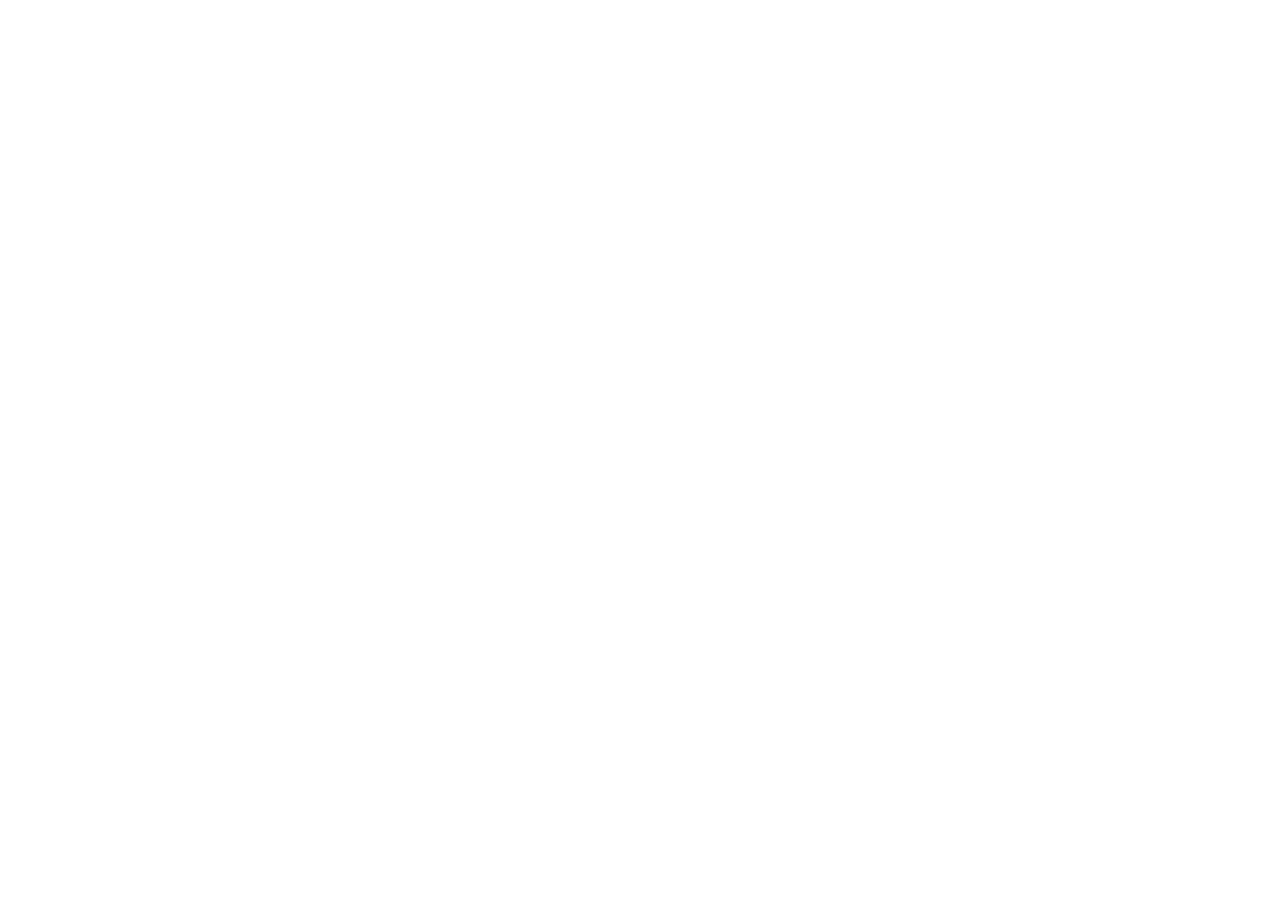
==== index.html @ 98a274d2 "init project" ====
<!DOCTYPE html>
<html lang="en">

<head>
    <meta charset="UTF-8">
    <meta http-equiv="X-UA-Compatible" content="IE=edge">
    <meta name="viewport" content="width=device-width, initial-scale=1.0">
    <title>Document</title>
</head>

<body>

</body>

</html>
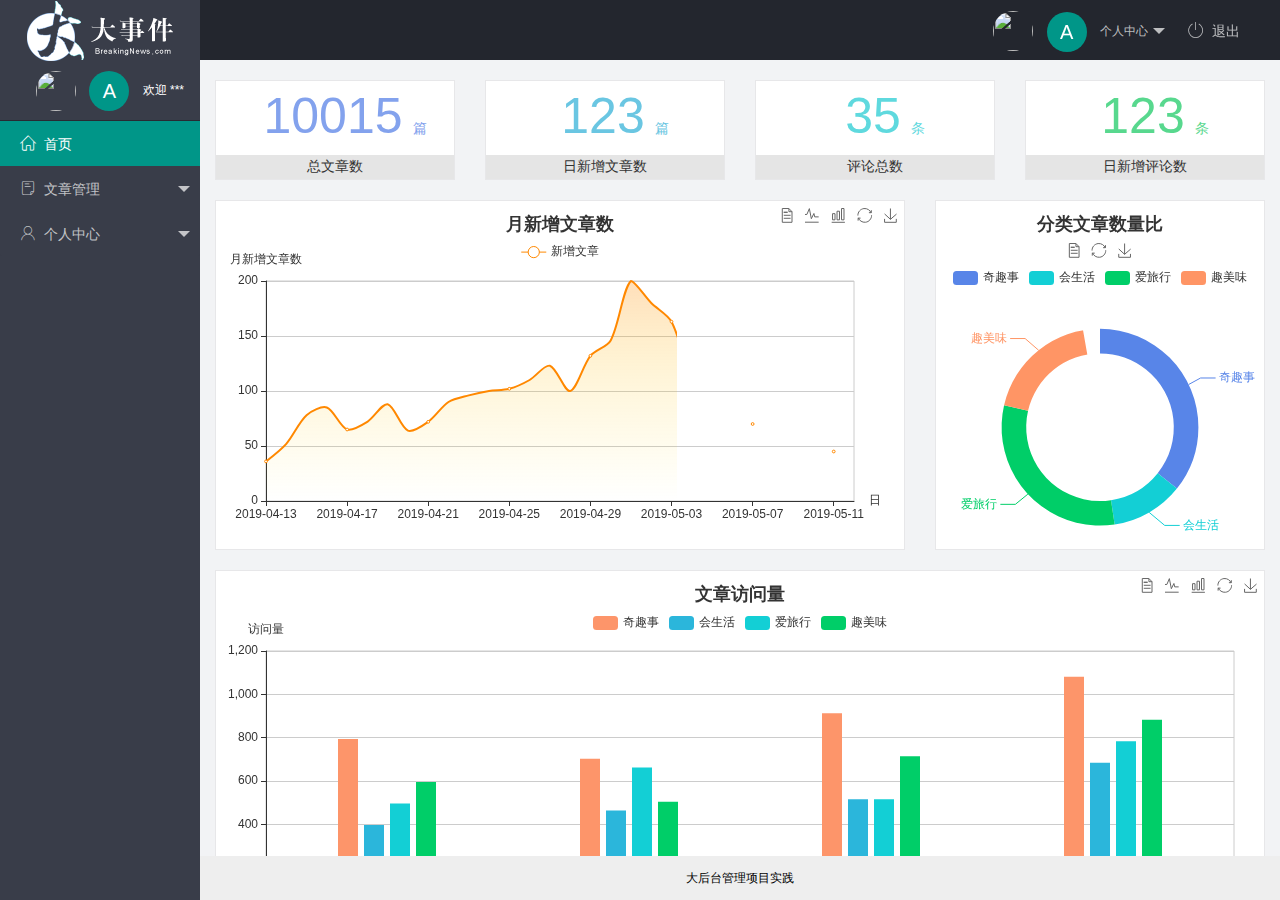
==== commit 67864a43: "完成了主页功能的开发" ====
--- a/index.html
+++ b/index.html
@@ -5,11 +5,86 @@
     <meta charset="UTF-8">
     <meta http-equiv="X-UA-Compatible" content="IE=edge">
     <meta name="viewport" content="width=device-width, initial-scale=1.0">
-    <title>Document</title>
+    <title>大事件-后台主页</title>
+
+    <link rel="stylesheet" href="/assets/lib/layui/css/layui.css" />
+    <link rel="stylesheet" href="/assets/css/index.css">
+    <!-- 导入第三方图标库 -->
+    <link rel="stylesheet" href="/assets/fonts/iconfont.css">
 </head>
 
 <body>
+    <div class="layui-layout layui-layout-admin">
+        <div class="layui-header">
+            <div class="layui-logo layui-hide-xs layui-bg-black">
+                <img src="/assets/images/logo.png" alt="" />
+            </div>
+            <!-- 头部区域（可配合layui 已有的水平导航） -->
+            <ul class="layui-nav layui-layout-right">
+                <li class="layui-nav-item">
+                    <a href="javascript:;" class="userinfo">
+                        <img src="//tva1.sinaimg.cn/crop.0.0.118.118.180/5db11ff4gw1e77d3nqrv8j203b03cweg.jpg" class="layui-nav-img">
+                        <span class="text-avatar">A</span> 个人中心
+                    </a>
+                    <dl class="layui-nav-child">
+                        <dd><a href="">基本资料</a></dd>
+                        <dd><a href="">更换头像</a></dd>
+                        <dd><a href="">重置密码</a></dd>
+                    </dl>
+                </li>
+                <li class="layui-nav-item"><a href="javascript:;" id="btnLogout"><span class="iconfont icon-tuichu"></span>退出</a></li>
+            </ul>
+        </div>
 
+        <div class="layui-side layui-bg-black">
+            <div class="layui-side-scroll">
+                <div class="userinfo">
+                    <img src="//tva1.sinaimg.cn/crop.0.0.118.118.180/5db11ff4gw1e77d3nqrv8j203b03cweg.jpg" class="layui-nav-img">
+                    <span class="text-avatar">A</span>
+                    <span id="welcome">欢迎 ***</span>
+                </div>
+                <!-- 左侧导航区域（可配合layui已有的垂直导航） -->
+                <ul class="layui-nav layui-nav-tree" lay-shrink="all">
+                    <li class="layui-nav-item layui-this"><a href="/home/dashboard.html" target="fm"><span class="iconfont icon-home"></span>首页</a></li>
+                    <li class="layui-nav-item">
+                        <a class="" href="javascript:;"><span class="iconfont icon-16"></span>文章管理</a>
+                        <dl class="layui-nav-child">
+                            <dd><a href="javascript:;"><i class="layui-icon layui-icon-app"></i> 文章类别</a></dd>
+                            <dd><a href="javascript:;"><i class="layui-icon layui-icon-app"></i>文章列表</a></dd>
+                            <dd><a href="javascript:;"><i class="layui-icon layui-icon-app"></i>发布文章</a></dd>
+                        </dl>
+                    </li>
+                    <li class="layui-nav-item">
+                        <a href="javascript:;"><span class="iconfont icon-user"></span>个人中心</a>
+                        <dl class="layui-nav-child">
+                            <dd><a href="javascript:;"><i class="layui-icon layui-icon-app"></i>基本资料</a></dd>
+                            <dd><a href="javascript:;"><i class="layui-icon layui-icon-app"></i>更换头像</a></dd>
+                            <dd><a href="javascript:;"><i class="layui-icon layui-icon-app"></i>重置密码</a></dd>
+                        </dl>
+                    </li>
+                </ul>
+            </div>
+        </div>
+
+        <div class="layui-body">
+            <!-- 内容主体区域 -->
+            <iframe name="fm" src="/home/dashboard.html" frameborder="0"></iframe>
+        </div>
+
+        <div class="layui-footer">
+            <!-- 底部固定区域 -->
+            大后台管理项目实践
+        </div>
+    </div>
+
+
+    <!-- 导入layui的JS文件 -->
+    <script src="/assets/lib/layui/layui.all.js"></script>
+    <!-- 导入jQuery -->
+    <script src="/assets/lib/jquery.js"></script>
+    <script src="/assets/js/baseAPI.js"></script>
+    <!-- 导入自己的index.js -->
+    <script src="/assets/js/index.js"></script>
 </body>
 
 </html>--- a/assets/lib/layui/css/layui.css
+++ b/assets/lib/layui/css/layui.css
@@ -0,0 +1,2 @@
+/** layui-v2.5.5 MIT License By https://www.layui.com */
+ .layui-inline,img{display:inline-block;vertical-align:middle}h1,h2,h3,h4,h5,h6{font-weight:400}.layui-edge,.layui-header,.layui-inline,.layui-main{position:relative}.layui-body,.layui-edge,.layui-elip{overflow:hidden}.layui-btn,.layui-edge,.layui-inline,img{vertical-align:middle}.layui-btn,.layui-disabled,.layui-icon,.layui-unselect{-moz-user-select:none;-webkit-user-select:none;-ms-user-select:none}.layui-elip,.layui-form-checkbox span,.layui-form-pane .layui-form-label{text-overflow:ellipsis;white-space:nowrap}.layui-breadcrumb,.layui-tree-btnGroup{visibility:hidden}blockquote,body,button,dd,div,dl,dt,form,h1,h2,h3,h4,h5,h6,input,li,ol,p,pre,td,textarea,th,ul{margin:0;padding:0;-webkit-tap-highlight-color:rgba(0,0,0,0)}a:active,a:hover{outline:0}img{border:none}li{list-style:none}table{border-collapse:collapse;border-spacing:0}h4,h5,h6{font-size:100%}button,input,optgroup,option,select,textarea{font-family:inherit;font-size:inherit;font-style:inherit;font-weight:inherit;outline:0}pre{white-space:pre-wrap;white-space:-moz-pre-wrap;white-space:-pre-wrap;white-space:-o-pre-wrap;word-wrap:break-word}body{line-height:24px;font:14px Helvetica Neue,Helvetica,PingFang SC,Tahoma,Arial,sans-serif}hr{height:1px;margin:10px 0;border:0;clear:both}a{color:#333;text-decoration:none}a:hover{color:#777}a cite{font-style:normal;*cursor:pointer}.layui-border-box,.layui-border-box *{box-sizing:border-box}.layui-box,.layui-box *{box-sizing:content-box}.layui-clear{clear:both;*zoom:1}.layui-clear:after{content:'\20';clear:both;*zoom:1;display:block;height:0}.layui-inline{*display:inline;*zoom:1}.layui-edge{display:inline-block;width:0;height:0;border-width:6px;border-style:dashed;border-color:transparent}.layui-edge-top{top:-4px;border-bottom-color:#999;border-bottom-style:solid}.layui-edge-right{border-left-color:#999;border-left-style:solid}.layui-edge-bottom{top:2px;border-top-color:#999;border-top-style:solid}.layui-edge-left{border-right-color:#999;border-right-style:solid}.layui-disabled,.layui-disabled:hover{color:#d2d2d2!important;cursor:not-allowed!important}.layui-circle{border-radius:100%}.layui-show{display:block!important}.layui-hide{display:none!important}@font-face{font-family:layui-icon;src:url(../font/iconfont.eot?v=250);src:url(../font/iconfont.eot?v=250#iefix) format('embedded-opentype'),url(../font/iconfont.woff2?v=250) format('woff2'),url(../font/iconfont.woff?v=250) format('woff'),url(../font/iconfont.ttf?v=250) format('truetype'),url(../font/iconfont.svg?v=250#layui-icon) format('svg')}.layui-icon{font-family:layui-icon!important;font-size:16px;font-style:normal;-webkit-font-smoothing:antialiased;-moz-osx-font-smoothing:grayscale}.layui-icon-reply-fill:before{content:"\e611"}.layui-icon-set-fill:before{content:"\e614"}.layui-icon-menu-fill:before{content:"\e60f"}.layui-icon-search:before{content:"\e615"}.layui-icon-share:before{content:"\e641"}.layui-icon-set-sm:before{content:"\e620"}.layui-icon-engine:before{content:"\e628"}.layui-icon-close:before{content:"\1006"}.layui-icon-close-fill:before{content:"\1007"}.layui-icon-chart-screen:before{content:"\e629"}.layui-icon-star:before{content:"\e600"}.layui-icon-circle-dot:before{content:"\e617"}.layui-icon-chat:before{content:"\e606"}.layui-icon-release:before{content:"\e609"}.layui-icon-list:before{content:"\e60a"}.layui-icon-chart:before{content:"\e62c"}.layui-icon-ok-circle:before{content:"\1005"}.layui-icon-layim-theme:before{content:"\e61b"}.layui-icon-table:before{content:"\e62d"}.layui-icon-right:before{content:"\e602"}.layui-icon-left:before{content:"\e603"}.layui-icon-cart-simple:before{content:"\e698"}.layui-icon-face-cry:before{content:"\e69c"}.layui-icon-face-smile:before{content:"\e6af"}.layui-icon-survey:before{content:"\e6b2"}.layui-icon-tree:before{content:"\e62e"}.layui-icon-upload-circle:before{content:"\e62f"}.layui-icon-add-circle:before{content:"\e61f"}.layui-icon-download-circle:before{content:"\e601"}.layui-icon-templeate-1:before{content:"\e630"}.layui-icon-util:before{content:"\e631"}.layui-icon-face-surprised:before{content:"\e664"}.layui-icon-edit:before{content:"\e642"}.layui-icon-speaker:before{content:"\e645"}.layui-icon-down:before{content:"\e61a"}.layui-icon-file:before{content:"\e621"}.layui-icon-layouts:before{content:"\e632"}.layui-icon-rate-half:before{content:"\e6c9"}.layui-icon-add-circle-fine:before{content:"\e608"}.layui-icon-prev-circle:before{content:"\e633"}.layui-icon-read:before{content:"\e705"}.layui-icon-404:before{content:"\e61c"}.layui-icon-carousel:before{content:"\e634"}.layui-icon-help:before{content:"\e607"}.layui-icon-code-circle:before{content:"\e635"}.layui-icon-water:before{content:"\e636"}.layui-icon-username:before{content:"\e66f"}.layui-icon-find-fill:before{content:"\e670"}.layui-icon-about:before{content:"\e60b"}.layui-icon-location:before{content:"\e715"}.layui-icon-up:before{content:"\e619"}.layui-icon-pause:before{content:"\e651"}.layui-icon-date:before{content:"\e637"}.layui-icon-layim-uploadfile:before{content:"\e61d"}.layui-icon-delete:before{content:"\e640"}.layui-icon-play:before{content:"\e652"}.layui-icon-top:before{content:"\e604"}.layui-icon-friends:before{content:"\e612"}.layui-icon-refresh-3:before{content:"\e9aa"}.layui-icon-ok:before{content:"\e605"}.layui-icon-layer:before{content:"\e638"}.layui-icon-face-smile-fine:before{content:"\e60c"}.layui-icon-dollar:before{content:"\e659"}.layui-icon-group:before{content:"\e613"}.layui-icon-layim-download:before{content:"\e61e"}.layui-icon-picture-fine:before{content:"\e60d"}.layui-icon-link:before{content:"\e64c"}.layui-icon-diamond:before{content:"\e735"}.layui-icon-log:before{content:"\e60e"}.layui-icon-rate-solid:before{content:"\e67a"}.layui-icon-fonts-del:before{content:"\e64f"}.layui-icon-unlink:before{content:"\e64d"}.layui-icon-fonts-clear:before{content:"\e639"}.layui-icon-triangle-r:before{content:"\e623"}.layui-icon-circle:before{content:"\e63f"}.layui-icon-radio:before{content:"\e643"}.layui-icon-align-center:before{content:"\e647"}.layui-icon-align-right:before{content:"\e648"}.layui-icon-align-left:before{content:"\e649"}.layui-icon-loading-1:before{content:"\e63e"}.layui-icon-return:before{content:"\e65c"}.layui-icon-fonts-strong:before{content:"\e62b"}.layui-icon-upload:before{content:"\e67c"}.layui-icon-dialogue:before{content:"\e63a"}.layui-icon-video:before{content:"\e6ed"}.layui-icon-headset:before{content:"\e6fc"}.layui-icon-cellphone-fine:before{content:"\e63b"}.layui-icon-add-1:before{content:"\e654"}.layui-icon-face-smile-b:before{content:"\e650"}.layui-icon-fonts-html:before{content:"\e64b"}.layui-icon-form:before{content:"\e63c"}.layui-icon-cart:before{content:"\e657"}.layui-icon-camera-fill:before{content:"\e65d"}.layui-icon-tabs:before{content:"\e62a"}.layui-icon-fonts-code:before{content:"\e64e"}.layui-icon-fire:before{content:"\e756"}.layui-icon-set:before{content:"\e716"}.layui-icon-fonts-u:before{content:"\e646"}.layui-icon-triangle-d:before{content:"\e625"}.layui-icon-tips:before{content:"\e702"}.layui-icon-picture:before{content:"\e64a"}.layui-icon-more-vertical:before{content:"\e671"}.layui-icon-flag:before{content:"\e66c"}.layui-icon-loading:before{content:"\e63d"}.layui-icon-fonts-i:before{content:"\e644"}.layui-icon-refresh-1:before{content:"\e666"}.layui-icon-rmb:before{content:"\e65e"}.layui-icon-home:before{content:"\e68e"}.layui-icon-user:before{content:"\e770"}.layui-icon-notice:before{content:"\e667"}.layui-icon-login-weibo:before{content:"\e675"}.layui-icon-voice:before{content:"\e688"}.layui-icon-upload-drag:before{content:"\e681"}.layui-icon-login-qq:before{content:"\e676"}.layui-icon-snowflake:before{content:"\e6b1"}.layui-icon-file-b:before{content:"\e655"}.layui-icon-template:before{content:"\e663"}.layui-icon-auz:before{content:"\e672"}.layui-icon-console:before{content:"\e665"}.layui-icon-app:before{content:"\e653"}.layui-icon-prev:before{content:"\e65a"}.layui-icon-website:before{content:"\e7ae"}.layui-icon-next:before{content:"\e65b"}.layui-icon-component:before{content:"\e857"}.layui-icon-more:before{content:"\e65f"}.layui-icon-login-wechat:before{content:"\e677"}.layui-icon-shrink-right:before{content:"\e668"}.layui-icon-spread-left:before{content:"\e66b"}.layui-icon-camera:before{content:"\e660"}.layui-icon-note:before{content:"\e66e"}.layui-icon-refresh:before{content:"\e669"}.layui-icon-female:before{content:"\e661"}.layui-icon-male:before{content:"\e662"}.layui-icon-password:before{content:"\e673"}.layui-icon-senior:before{content:"\e674"}.layui-icon-theme:before{content:"\e66a"}.layui-icon-tread:before{content:"\e6c5"}.layui-icon-praise:before{content:"\e6c6"}.layui-icon-star-fill:before{content:"\e658"}.layui-icon-rate:before{content:"\e67b"}.layui-icon-template-1:before{content:"\e656"}.layui-icon-vercode:before{content:"\e679"}.layui-icon-cellphone:before{content:"\e678"}.layui-icon-screen-full:before{content:"\e622"}.layui-icon-screen-restore:before{content:"\e758"}.layui-icon-cols:before{content:"\e610"}.layui-icon-export:before{content:"\e67d"}.layui-icon-print:before{content:"\e66d"}.layui-icon-slider:before{content:"\e714"}.layui-icon-addition:before{content:"\e624"}.layui-icon-subtraction:before{content:"\e67e"}.layui-icon-service:before{content:"\e626"}.layui-icon-transfer:before{content:"\e691"}.layui-main{width:1140px;margin:0 auto}.layui-header{z-index:1000;height:60px}.layui-header a:hover{transition:all .5s;-webkit-transition:all .5s}.layui-side{position:fixed;left:0;top:0;bottom:0;z-index:999;width:200px;overflow-x:hidden}.layui-side-scroll{position:relative;width:220px;height:100%;overflow-x:hidden}.layui-body{position:absolute;left:200px;right:0;top:0;bottom:0;z-index:998;width:auto;overflow-y:auto;box-sizing:border-box}.layui-layout-body{overflow:hidden}.layui-layout-admin .layui-header{background-color:#23262E}.layui-layout-admin .layui-side{top:60px;width:200px;overflow-x:hidden}.layui-layout-admin .layui-body{position:fixed;top:60px;bottom:44px}.layui-layout-admin .layui-main{width:auto;margin:0 15px}.layui-layout-admin .layui-footer{position:fixed;left:200px;right:0;bottom:0;height:44px;line-height:44px;padding:0 15px;background-color:#eee}.layui-layout-admin .layui-logo{position:absolute;left:0;top:0;width:200px;height:100%;line-height:60px;text-align:center;color:#009688;font-size:16px}.layui-layout-admin .layui-header .layui-nav{background:0 0}.layui-layout-left{position:absolute!important;left:200px;top:0}.layui-layout-right{position:absolute!important;right:0;top:0}.layui-container{position:relative;margin:0 auto;padding:0 15px;box-sizing:border-box}.layui-fluid{position:relative;margin:0 auto;padding:0 15px}.layui-row:after,.layui-row:before{content:'';display:block;clear:both}.layui-col-lg1,.layui-col-lg10,.layui-col-lg11,.layui-col-lg12,.layui-col-lg2,.layui-col-lg3,.layui-col-lg4,.layui-col-lg5,.layui-col-lg6,.layui-col-lg7,.layui-col-lg8,.layui-col-lg9,.layui-col-md1,.layui-col-md10,.layui-col-md11,.layui-col-md12,.layui-col-md2,.layui-col-md3,.layui-col-md4,.layui-col-md5,.layui-col-md6,.layui-col-md7,.layui-col-md8,.layui-col-md9,.layui-col-sm1,.layui-col-sm10,.layui-col-sm11,.layui-col-sm12,.layui-col-sm2,.layui-col-sm3,.layui-col-sm4,.layui-col-sm5,.layui-col-sm6,.layui-col-sm7,.layui-col-sm8,.layui-col-sm9,.layui-col-xs1,.layui-col-xs10,.layui-col-xs11,.layui-col-xs12,.layui-col-xs2,.layui-col-xs3,.layui-col-xs4,.layui-col-xs5,.layui-col-xs6,.layui-col-xs7,.layui-col-xs8,.layui-col-xs9{position:relative;display:block;box-sizing:border-box}.layui-col-xs1,.layui-col-xs10,.layui-col-xs11,.layui-col-xs12,.layui-col-xs2,.layui-col-xs3,.layui-col-xs4,.layui-col-xs5,.layui-col-xs6,.layui-col-xs7,.layui-col-xs8,.layui-col-xs9{float:left}.layui-col-xs1{width:8.33333333%}.layui-col-xs2{width:16.66666667%}.layui-col-xs3{width:25%}.layui-col-xs4{width:33.33333333%}.layui-col-xs5{width:41.66666667%}.layui-col-xs6{width:50%}.layui-col-xs7{width:58.33333333%}.layui-col-xs8{width:66.66666667%}.layui-col-xs9{width:75%}.layui-col-xs10{width:83.33333333%}.layui-col-xs11{width:91.66666667%}.layui-col-xs12{width:100%}.layui-col-xs-offset1{margin-left:8.33333333%}.layui-col-xs-offset2{margin-left:16.66666667%}.layui-col-xs-offset3{margin-left:25%}.layui-col-xs-offset4{margin-left:33.33333333%}.layui-col-xs-offset5{margin-left:41.66666667%}.layui-col-xs-offset6{margin-left:50%}.layui-col-xs-offset7{margin-left:58.33333333%}.layui-col-xs-offset8{margin-left:66.66666667%}.layui-col-xs-offset9{margin-left:75%}.layui-col-xs-offset10{margin-left:83.33333333%}.layui-col-xs-offset11{margin-left:91.66666667%}.layui-col-xs-offset12{margin-left:100%}@media screen and (max-width:768px){.layui-hide-xs{display:none!important}.layui-show-xs-block{display:block!important}.layui-show-xs-inline{display:inline!important}.layui-show-xs-inline-block{display:inline-block!important}}@media screen and (min-width:768px){.layui-container{width:750px}.layui-hide-sm{display:none!important}.layui-show-sm-block{display:block!important}.layui-show-sm-inline{display:inline!important}.layui-show-sm-inline-block{display:inline-block!important}.layui-col-sm1,.layui-col-sm10,.layui-col-sm11,.layui-col-sm12,.layui-col-sm2,.layui-col-sm3,.layui-col-sm4,.layui-col-sm5,.layui-col-sm6,.layui-col-sm7,.layui-col-sm8,.layui-col-sm9{float:left}.layui-col-sm1{width:8.33333333%}.layui-col-sm2{width:16.66666667%}.layui-col-sm3{width:25%}.layui-col-sm4{width:33.33333333%}.layui-col-sm5{width:41.66666667%}.layui-col-sm6{width:50%}.layui-col-sm7{width:58.33333333%}.layui-col-sm8{width:66.66666667%}.layui-col-sm9{width:75%}.layui-col-sm10{width:83.33333333%}.layui-col-sm11{width:91.66666667%}.layui-col-sm12{width:100%}.layui-col-sm-offset1{margin-left:8.33333333%}.layui-col-sm-offset2{margin-left:16.66666667%}.layui-col-sm-offset3{margin-left:25%}.layui-col-sm-offset4{margin-left:33.33333333%}.layui-col-sm-offset5{margin-left:41.66666667%}.layui-col-sm-offset6{margin-left:50%}.layui-col-sm-offset7{margin-left:58.33333333%}.layui-col-sm-offset8{margin-left:66.66666667%}.layui-col-sm-offset9{margin-left:75%}.layui-col-sm-offset10{margin-left:83.33333333%}.layui-col-sm-offset11{margin-left:91.66666667%}.layui-col-sm-offset12{margin-left:100%}}@media screen and (min-width:992px){.layui-container{width:970px}.layui-hide-md{display:none!important}.layui-show-md-block{display:block!important}.layui-show-md-inline{display:inline!important}.layui-show-md-inline-block{display:inline-block!important}.layui-col-md1,.layui-col-md10,.layui-col-md11,.layui-col-md12,.layui-col-md2,.layui-col-md3,.layui-col-md4,.layui-col-md5,.layui-col-md6,.layui-col-md7,.layui-col-md8,.layui-col-md9{float:left}.layui-col-md1{width:8.33333333%}.layui-col-md2{width:16.66666667%}.layui-col-md3{width:25%}.layui-col-md4{width:33.33333333%}.layui-col-md5{width:41.66666667%}.layui-col-md6{width:50%}.layui-col-md7{width:58.33333333%}.layui-col-md8{width:66.66666667%}.layui-col-md9{width:75%}.layui-col-md10{width:83.33333333%}.layui-col-md11{width:91.66666667%}.layui-col-md12{width:100%}.layui-col-md-offset1{margin-left:8.33333333%}.layui-col-md-offset2{margin-left:16.66666667%}.layui-col-md-offset3{margin-left:25%}.layui-col-md-offset4{margin-left:33.33333333%}.layui-col-md-offset5{margin-left:41.66666667%}.layui-col-md-offset6{margin-left:50%}.layui-col-md-offset7{margin-left:58.33333333%}.layui-col-md-offset8{margin-left:66.66666667%}.layui-col-md-offset9{margin-left:75%}.layui-col-md-offset10{margin-left:83.33333333%}.layui-col-md-offset11{margin-left:91.66666667%}.layui-col-md-offset12{margin-left:100%}}@media screen and (min-width:1200px){.layui-container{width:1170px}.layui-hide-lg{display:none!important}.layui-show-lg-block{display:block!important}.layui-show-lg-inline{display:inline!important}.layui-show-lg-inline-block{display:inline-block!important}.layui-col-lg1,.layui-col-lg10,.layui-col-lg11,.layui-col-lg12,.layui-col-lg2,.layui-col-lg3,.layui-col-lg4,.layui-col-lg5,.layui-col-lg6,.layui-col-lg7,.layui-col-lg8,.layui-col-lg9{float:left}.layui-col-lg1{width:8.33333333%}.layui-col-lg2{width:16.66666667%}.layui-col-lg3{width:25%}.layui-col-lg4{width:33.33333333%}.layui-col-lg5{width:41.66666667%}.layui-col-lg6{width:50%}.layui-col-lg7{width:58.33333333%}.layui-col-lg8{width:66.66666667%}.layui-col-lg9{width:75%}.layui-col-lg10{width:83.33333333%}.layui-col-lg11{width:91.66666667%}.layui-col-lg12{width:100%}.layui-col-lg-offset1{margin-left:8.33333333%}.layui-col-lg-offset2{margin-left:16.66666667%}.layui-col-lg-offset3{margin-left:25%}.layui-col-lg-offset4{margin-left:33.33333333%}.layui-col-lg-offset5{margin-left:41.66666667%}.layui-col-lg-offset6{margin-left:50%}.layui-col-lg-offset7{margin-left:58.33333333%}.layui-col-lg-offset8{margin-left:66.66666667%}.layui-col-lg-offset9{margin-left:75%}.layui-col-lg-offset10{margin-left:83.33333333%}.layui-col-lg-offset11{margin-left:91.66666667%}.layui-col-lg-offset12{margin-left:100%}}.layui-col-space1{margin:-.5px}.layui-col-space1>*{padding:.5px}.layui-col-space3{margin:-1.5px}.layui-col-space3>*{padding:1.5px}.layui-col-space5{margin:-2.5px}.layui-col-space5>*{padding:2.5px}.layui-col-space8{margin:-3.5px}.layui-col-space8>*{padding:3.5px}.layui-col-space10{margin:-5px}.layui-col-space10>*{padding:5px}.layui-col-space12{margin:-6px}.layui-col-space12>*{padding:6px}.layui-col-space15{margin:-7.5px}.layui-col-space15>*{padding:7.5px}.layui-col-space18{margin:-9px}.layui-col-space18>*{padding:9px}.layui-col-space20{margin:-10px}.layui-col-space20>*{padding:10px}.layui-col-space22{margin:-11px}.layui-col-space22>*{padding:11px}.layui-col-space25{margin:-12.5px}.layui-col-space25>*{padding:12.5px}.layui-col-space30{margin:-15px}.layui-col-space30>*{padding:15px}.layui-btn,.layui-input,.layui-select,.layui-textarea,.layui-upload-button{outline:0;-webkit-appearance:none;transition:all .3s;-webkit-transition:all .3s;box-sizing:border-box}.layui-elem-quote{margin-bottom:10px;padding:15px;line-height:22px;border-left:5px solid #009688;border-radius:0 2px 2px 0;background-color:#f2f2f2}.layui-quote-nm{border-style:solid;border-width:1px 1px 1px 5px;background:0 0}.layui-elem-field{margin-bottom:10px;padding:0;border-width:1px;border-style:solid}.layui-elem-field legend{margin-left:20px;padding:0 10px;font-size:20px;font-weight:300}.layui-field-title{margin:10px 0 20px;border-width:1px 0 0}.layui-field-box{padding:10px 15px}.layui-field-title .layui-field-box{padding:10px 0}.layui-progress{position:relative;height:6px;border-radius:20px;background-color:#e2e2e2}.layui-progress-bar{position:absolute;left:0;top:0;width:0;max-width:100%;height:6px;border-radius:20px;text-align:right;background-color:#5FB878;transition:all .3s;-webkit-transition:all .3s}.layui-progress-big,.layui-progress-big .layui-progress-bar{height:18px;line-height:18px}.layui-progress-text{position:relative;top:-20px;line-height:18px;font-size:12px;color:#666}.layui-progress-big .layui-progress-text{position:static;padding:0 10px;color:#fff}.layui-collapse{border-width:1px;border-style:solid;border-radius:2px}.layui-colla-content,.layui-colla-item{border-top-width:1px;border-top-style:solid}.layui-colla-item:first-child{border-top:none}.layui-colla-title{position:relative;height:42px;line-height:42px;padding:0 15px 0 35px;color:#333;background-color:#f2f2f2;cursor:pointer;font-size:14px;overflow:hidden}.layui-colla-content{display:none;padding:10px 15px;line-height:22px;color:#666}.layui-colla-icon{position:absolute;left:15px;top:0;font-size:14px}.layui-card{margin-bottom:15px;border-radius:2px;background-color:#fff;box-shadow:0 1px 2px 0 rgba(0,0,0,.05)}.layui-card:last-child{margin-bottom:0}.layui-card-header{position:relative;height:42px;line-height:42px;padding:0 15px;border-bottom:1px solid #f6f6f6;color:#333;border-radius:2px 2px 0 0;font-size:14px}.layui-bg-black,.layui-bg-blue,.layui-bg-cyan,.layui-bg-green,.layui-bg-orange,.layui-bg-red{color:#fff!important}.layui-card-body{position:relative;padding:10px 15px;line-height:24px}.layui-card-body[pad15]{padding:15px}.layui-card-body[pad20]{padding:20px}.layui-card-body .layui-table{margin:5px 0}.layui-card .layui-tab{margin:0}.layui-panel-window{position:relative;padding:15px;border-radius:0;border-top:5px solid #E6E6E6;background-color:#fff}.layui-auxiliar-moving{position:fixed;left:0;right:0;top:0;bottom:0;width:100%;height:100%;background:0 0;z-index:9999999999}.layui-form-label,.layui-form-mid,.layui-form-select,.layui-input-block,.layui-input-inline,.layui-textarea{position:relative}.layui-bg-red{background-color:#FF5722!important}.layui-bg-orange{background-color:#FFB800!important}.layui-bg-green{background-color:#009688!important}.layui-bg-cyan{background-color:#2F4056!important}.layui-bg-blue{background-color:#1E9FFF!important}.layui-bg-black{background-color:#393D49!important}.layui-bg-gray{background-color:#eee!important;color:#666!important}.layui-badge-rim,.layui-colla-content,.layui-colla-item,.layui-collapse,.layui-elem-field,.layui-form-pane .layui-form-item[pane],.layui-form-pane .layui-form-label,.layui-input,.layui-layedit,.layui-layedit-tool,.layui-quote-nm,.layui-select,.layui-tab-bar,.layui-tab-card,.layui-tab-title,.layui-tab-title .layui-this:after,.layui-textarea{border-color:#e6e6e6}.layui-timeline-item:before,hr{background-color:#e6e6e6}.layui-text{line-height:22px;font-size:14px;color:#666}.layui-text h1,.layui-text h2,.layui-text h3{font-weight:500;color:#333}.layui-text h1{font-size:30px}.layui-text h2{font-size:24px}.layui-text h3{font-size:18px}.layui-text a:not(.layui-btn){color:#01AAED}.layui-text a:not(.layui-btn):hover{text-decoration:underline}.layui-text ul{padding:5px 0 5px 15px}.layui-text ul li{margin-top:5px;list-style-type:disc}.layui-text em,.layui-word-aux{color:#999!important;padding:0 5px!important}.layui-btn{display:inline-block;height:38px;line-height:38px;padding:0 18px;background-color:#009688;color:#fff;white-space:nowrap;text-align:center;font-size:14px;border:none;border-radius:2px;cursor:pointer}.layui-btn:hover{opacity:.8;filter:alpha(opacity=80);color:#fff}.layui-btn:active{opacity:1;filter:alpha(opacity=100)}.layui-btn+.layui-btn{margin-left:10px}.layui-btn-container{font-size:0}.layui-btn-container .layui-btn{margin-right:10px;margin-bottom:10px}.layui-btn-container .layui-btn+.layui-btn{margin-left:0}.layui-table .layui-btn-container .layui-btn{margin-bottom:9px}.layui-btn-radius{border-radius:100px}.layui-btn .layui-icon{margin-right:3px;font-size:18px;vertical-align:bottom;vertical-align:middle\9}.layui-btn-primary{border:1px solid #C9C9C9;background-color:#fff;color:#555}.layui-btn-primary:hover{border-color:#009688;color:#333}.layui-btn-normal{background-color:#1E9FFF}.layui-btn-warm{background-color:#FFB800}.layui-btn-danger{background-color:#FF5722}.layui-btn-checked{background-color:#5FB878}.layui-btn-disabled,.layui-btn-disabled:active,.layui-btn-disabled:hover{border:1px solid #e6e6e6;background-color:#FBFBFB;color:#C9C9C9;cursor:not-allowed;opacity:1}.layui-btn-lg{height:44px;line-height:44px;padding:0 25px;font-size:16px}.layui-btn-sm{height:30px;line-height:30px;padding:0 10px;font-size:12px}.layui-btn-sm i{font-size:16px!important}.layui-btn-xs{height:22px;line-height:22px;padding:0 5px;font-size:12px}.layui-btn-xs i{font-size:14px!important}.layui-btn-group{display:inline-block;vertical-align:middle;font-size:0}.layui-btn-group .layui-btn{margin-left:0!important;margin-right:0!important;border-left:1px solid rgba(255,255,255,.5);border-radius:0}.layui-btn-group .layui-btn-primary{border-left:none}.layui-btn-group .layui-btn-primary:hover{border-color:#C9C9C9;color:#009688}.layui-btn-group .layui-btn:first-child{border-left:none;border-radius:2px 0 0 2px}.layui-btn-group .layui-btn-primary:first-child{border-left:1px solid #c9c9c9}.layui-btn-group .layui-btn:last-child{border-radius:0 2px 2px 0}.layui-btn-group .layui-btn+.layui-btn{margin-left:0}.layui-btn-group+.layui-btn-group{margin-left:10px}.layui-btn-fluid{width:100%}.layui-input,.layui-select,.layui-textarea{height:38px;line-height:1.3;line-height:38px\9;border-width:1px;border-style:solid;background-color:#fff;border-radius:2px}.layui-input::-webkit-input-placeholder,.layui-select::-webkit-input-placeholder,.layui-textarea::-webkit-input-placeholder{line-height:1.3}.layui-input,.layui-textarea{display:block;width:100%;padding-left:10px}.layui-input:hover,.layui-textarea:hover{border-color:#D2D2D2!important}.layui-input:focus,.layui-textarea:focus{border-color:#C9C9C9!important}.layui-textarea{min-height:100px;height:auto;line-height:20px;padding:6px 10px;resize:vertical}.layui-select{padding:0 10px}.layui-form input[type=checkbox],.layui-form input[type=radio],.layui-form select{display:none}.layui-form [lay-ignore]{display:initial}.layui-form-item{margin-bottom:15px;clear:both;*zoom:1}.layui-form-item:after{content:'\20';clear:both;*zoom:1;display:block;height:0}.layui-form-label{float:left;display:block;padding:9px 15px;width:80px;font-weight:400;line-height:20px;text-align:right}.layui-form-label-col{display:block;float:none;padding:9px 0;line-height:20px;text-align:left}.layui-form-item .layui-inline{margin-bottom:5px;margin-right:10px}.layui-input-block{margin-left:110px;min-height:36px}.layui-input-inline{display:inline-block;vertical-align:middle}.layui-form-item .layui-input-inline{float:left;width:190px;margin-right:10px}.layui-form-text .layui-input-inline{width:auto}.layui-form-mid{float:left;display:block;padding:9px 0!important;line-height:20px;margin-right:10px}.layui-form-danger+.layui-form-select .layui-input,.layui-form-danger:focus{border-color:#FF5722!important}.layui-form-select .layui-input{padding-right:30px;cursor:pointer}.layui-form-select .layui-edge{position:absolute;right:10px;top:50%;margin-top:-3px;cursor:pointer;border-width:6px;border-top-color:#c2c2c2;border-top-style:solid;transition:all .3s;-webkit-transition:all .3s}.layui-form-select dl{display:none;position:absolute;left:0;top:42px;padding:5px 0;z-index:899;min-width:100%;border:1px solid #d2d2d2;max-height:300px;overflow-y:auto;background-color:#fff;border-radius:2px;box-shadow:0 2px 4px rgba(0,0,0,.12);box-sizing:border-box}.layui-form-select dl dd,.layui-form-select dl dt{padding:0 10px;line-height:36px;white-space:nowrap;overflow:hidden;text-overflow:ellipsis}.layui-form-select dl dt{font-size:12px;color:#999}.layui-form-select dl dd{cursor:pointer}.layui-form-select dl dd:hover{background-color:#f2f2f2;-webkit-transition:.5s all;transition:.5s all}.layui-form-select .layui-select-group dd{padding-left:20px}.layui-form-select dl dd.layui-select-tips{padding-left:10px!important;color:#999}.layui-form-select dl dd.layui-this{background-color:#5FB878;color:#fff}.layui-form-checkbox,.layui-form-select dl dd.layui-disabled{background-color:#fff}.layui-form-selected dl{display:block}.layui-form-checkbox,.layui-form-checkbox *,.layui-form-switch{display:inline-block;vertical-align:middle}.layui-form-selected .layui-edge{margin-top:-9px;-webkit-transform:rotate(180deg);transform:rotate(180deg);margin-top:-3px\9}:root .layui-form-selected .layui-edge{margin-top:-9px\0/IE9}.layui-form-selectup dl{top:auto;bottom:42px}.layui-select-none{margin:5px 0;text-align:center;color:#999}.layui-select-disabled .layui-disabled{border-color:#eee!important}.layui-select-disabled .layui-edge{border-top-color:#d2d2d2}.layui-form-checkbox{position:relative;height:30px;line-height:30px;margin-right:10px;padding-right:30px;cursor:pointer;font-size:0;-webkit-transition:.1s linear;transition:.1s linear;box-sizing:border-box}.layui-form-checkbox span{padding:0 10px;height:100%;font-size:14px;border-radius:2px 0 0 2px;background-color:#d2d2d2;color:#fff;overflow:hidden}.layui-form-checkbox:hover span{background-color:#c2c2c2}.layui-form-checkbox i{position:absolute;right:0;top:0;width:30px;height:28px;border:1px solid #d2d2d2;border-left:none;border-radius:0 2px 2px 0;color:#fff;font-size:20px;text-align:center}.layui-form-checkbox:hover i{border-color:#c2c2c2;color:#c2c2c2}.layui-form-checked,.layui-form-checked:hover{border-color:#5FB878}.layui-form-checked span,.layui-form-checked:hover span{background-color:#5FB878}.layui-form-checked i,.layui-form-checked:hover i{color:#5FB878}.layui-form-item .layui-form-checkbox{margin-top:4px}.layui-form-checkbox[lay-skin=primary]{height:auto!important;line-height:normal!important;min-width:18px;min-height:18px;border:none!important;margin-right:0;padding-left:28px;padding-right:0;background:0 0}.layui-form-checkbox[lay-skin=primary] span{padding-left:0;padding-right:15px;line-height:18px;background:0 0;color:#666}.layui-form-checkbox[lay-skin=primary] i{right:auto;left:0;width:16px;height:16px;line-height:16px;border:1px solid #d2d2d2;font-size:12px;border-radius:2px;background-color:#fff;-webkit-transition:.1s linear;transition:.1s linear}.layui-form-checkbox[lay-skin=primary]:hover i{border-color:#5FB878;color:#fff}.layui-form-checked[lay-skin=primary] i{border-color:#5FB878!important;background-color:#5FB878;color:#fff}.layui-checkbox-disbaled[lay-skin=primary] span{background:0 0!important;color:#c2c2c2}.layui-checkbox-disbaled[lay-skin=primary]:hover i{border-color:#d2d2d2}.layui-form-item .layui-form-checkbox[lay-skin=primary]{margin-top:10px}.layui-form-switch{position:relative;height:22px;line-height:22px;min-width:35px;padding:0 5px;margin-top:8px;border:1px solid #d2d2d2;border-radius:20px;cursor:pointer;background-color:#fff;-webkit-transition:.1s linear;transition:.1s linear}.layui-form-switch i{position:absolute;left:5px;top:3px;width:16px;height:16px;border-radius:20px;background-color:#d2d2d2;-webkit-transition:.1s linear;transition:.1s linear}.layui-form-switch em{position:relative;top:0;width:25px;margin-left:21px;padding:0!important;text-align:center!important;color:#999!important;font-style:normal!important;font-size:12px}.layui-form-onswitch{border-color:#5FB878;background-color:#5FB878}.layui-checkbox-disbaled,.layui-checkbox-disbaled i{border-color:#e2e2e2!important}.layui-form-onswitch i{left:100%;margin-left:-21px;background-color:#fff}.layui-form-onswitch em{margin-left:5px;margin-right:21px;color:#fff!important}.layui-checkbox-disbaled span{background-color:#e2e2e2!important}.layui-checkbox-disbaled:hover i{color:#fff!important}[lay-radio]{display:none}.layui-form-radio,.layui-form-radio *{display:inline-block;vertical-align:middle}.layui-form-radio{line-height:28px;margin:6px 10px 0 0;padding-right:10px;cursor:pointer;font-size:0}.layui-form-radio *{font-size:14px}.layui-form-radio>i{margin-right:8px;font-size:22px;color:#c2c2c2}.layui-form-radio>i:hover,.layui-form-radioed>i{color:#5FB878}.layui-radio-disbaled>i{color:#e2e2e2!important}.layui-form-pane .layui-form-label{width:110px;padding:8px 15px;height:38px;line-height:20px;border-width:1px;border-style:solid;border-radius:2px 0 0 2px;text-align:center;background-color:#FBFBFB;overflow:hidden;box-sizing:border-box}.layui-form-pane .layui-input-inline{margin-left:-1px}.layui-form-pane .layui-input-block{margin-left:110px;left:-1px}.layui-form-pane .layui-input{border-radius:0 2px 2px 0}.layui-form-pane .layui-form-text .layui-form-label{float:none;width:100%;border-radius:2px;box-sizing:border-box;text-align:left}.layui-form-pane .layui-form-text .layui-input-inline{display:block;margin:0;top:-1px;clear:both}.layui-form-pane .layui-form-text .layui-input-block{margin:0;left:0;top:-1px}.layui-form-pane .layui-form-text .layui-textarea{min-height:100px;border-radius:0 0 2px 2px}.layui-form-pane .layui-form-checkbox{margin:4px 0 4px 10px}.layui-form-pane .layui-form-radio,.layui-form-pane .layui-form-switch{margin-top:6px;margin-left:10px}.layui-form-pane .layui-form-item[pane]{position:relative;border-width:1px;border-style:solid}.layui-form-pane .layui-form-item[pane] .layui-form-label{position:absolute;left:0;top:0;height:100%;border-width:0 1px 0 0}.layui-form-pane .layui-form-item[pane] .layui-input-inline{margin-left:110px}@media screen and (max-width:450px){.layui-form-item .layui-form-label{text-overflow:ellipsis;overflow:hidden;white-space:nowrap}.layui-form-item .layui-inline{display:block;margin-right:0;margin-bottom:20px;clear:both}.layui-form-item .layui-inline:after{content:'\20';clear:both;display:block;height:0}.layui-form-item .layui-input-inline{display:block;float:none;left:-3px;width:auto;margin:0 0 10px 112px}.layui-form-item .layui-input-inline+.layui-form-mid{margin-left:110px;top:-5px;padding:0}.layui-form-item .layui-form-checkbox{margin-right:5px;margin-bottom:5px}}.layui-layedit{border-width:1px;border-style:solid;border-radius:2px}.layui-layedit-tool{padding:3px 5px;border-bottom-width:1px;border-bottom-style:solid;font-size:0}.layedit-tool-fixed{position:fixed;top:0;border-top:1px solid #e2e2e2}.layui-layedit-tool .layedit-tool-mid,.layui-layedit-tool .layui-icon{display:inline-block;vertical-align:middle;text-align:center;font-size:14px}.layui-layedit-tool .layui-icon{position:relative;width:32px;height:30px;line-height:30px;margin:3px 5px;color:#777;cursor:pointer;border-radius:2px}.layui-layedit-tool .layui-icon:hover{color:#393D49}.layui-layedit-tool .layui-icon:active{color:#000}.layui-layedit-tool .layedit-tool-active{background-color:#e2e2e2;color:#000}.layui-layedit-tool .layui-disabled,.layui-layedit-tool .layui-disabled:hover{color:#d2d2d2;cursor:not-allowed}.layui-layedit-tool .layedit-tool-mid{width:1px;height:18px;margin:0 10px;background-color:#d2d2d2}.layedit-tool-html{width:50px!important;font-size:30px!important}.layedit-tool-b,.layedit-tool-code,.layedit-tool-help{font-size:16px!important}.layedit-tool-d,.layedit-tool-face,.layedit-tool-image,.layedit-tool-unlink{font-size:18px!important}.layedit-tool-image input{position:absolute;font-size:0;left:0;top:0;width:100%;height:100%;opacity:.01;filter:Alpha(opacity=1);cursor:pointer}.layui-layedit-iframe iframe{display:block;width:100%}#LAY_layedit_code{overflow:hidden}.layui-laypage{display:inline-block;*display:inline;*zoom:1;vertical-align:middle;margin:10px 0;font-size:0}.layui-laypage>a:first-child,.layui-laypage>a:first-child em{border-radius:2px 0 0 2px}.layui-laypage>a:last-child,.layui-laypage>a:last-child em{border-radius:0 2px 2px 0}.layui-laypage>:first-child{margin-left:0!important}.layui-laypage>:last-child{margin-right:0!important}.layui-laypage a,.layui-laypage button,.layui-laypage input,.layui-laypage select,.layui-laypage span{border:1px solid #e2e2e2}.layui-laypage a,.layui-laypage span{display:inline-block;*display:inline;*zoom:1;vertical-align:middle;padding:0 15px;height:28px;line-height:28px;margin:0 -1px 5px 0;background-color:#fff;color:#333;font-size:12px}.layui-flow-more a *,.layui-laypage input,.layui-table-view select[lay-ignore]{display:inline-block}.layui-laypage a:hover{color:#009688}.layui-laypage em{font-style:normal}.layui-laypage .layui-laypage-spr{color:#999;font-weight:700}.layui-laypage a{text-decoration:none}.layui-laypage .layui-laypage-curr{position:relative}.layui-laypage .layui-laypage-curr em{position:relative;color:#fff}.layui-laypage .layui-laypage-curr .layui-laypage-em{position:absolute;left:-1px;top:-1px;padding:1px;width:100%;height:100%;background-color:#009688}.layui-laypage-em{border-radius:2px}.layui-laypage-next em,.layui-laypage-prev em{font-family:Sim sun;font-size:16px}.layui-laypage .layui-laypage-count,.layui-laypage .layui-laypage-limits,.layui-laypage .layui-laypage-refresh,.layui-laypage .layui-laypage-skip{margin-left:10px;margin-right:10px;padding:0;border:none}.layui-laypage .layui-laypage-limits,.layui-laypage .layui-laypage-refresh{vertical-align:top}.layui-laypage .layui-laypage-refresh i{font-size:18px;cursor:pointer}.layui-laypage select{height:22px;padding:3px;border-radius:2px;cursor:pointer}.layui-laypage .layui-laypage-skip{height:30px;line-height:30px;color:#999}.layui-laypage button,.layui-laypage input{height:30px;line-height:30px;border-radius:2px;vertical-align:top;background-color:#fff;box-sizing:border-box}.layui-laypage input{width:40px;margin:0 10px;padding:0 3px;text-align:center}.layui-laypage input:focus,.layui-laypage select:focus{border-color:#009688!important}.layui-laypage button{margin-left:10px;padding:0 10px;cursor:pointer}.layui-table,.layui-table-view{margin:10px 0}.layui-flow-more{margin:10px 0;text-align:center;color:#999;font-size:14px}.layui-flow-more a{height:32px;line-height:32px}.layui-flow-more a *{vertical-align:top}.layui-flow-more a cite{padding:0 20px;border-radius:3px;background-color:#eee;color:#333;font-style:normal}.layui-flow-more a cite:hover{opacity:.8}.layui-flow-more a i{font-size:30px;color:#737383}.layui-table{width:100%;background-color:#fff;color:#666}.layui-table tr{transition:all .3s;-webkit-transition:all .3s}.layui-table th{text-align:left;font-weight:400}.layui-table tbody tr:hover,.layui-table thead tr,.layui-table-click,.layui-table-header,.layui-table-hover,.layui-table-mend,.layui-table-patch,.layui-table-tool,.layui-table-total,.layui-table-total tr,.layui-table[lay-even] tr:nth-child(even){background-color:#f2f2f2}.layui-table td,.layui-table th,.layui-table-col-set,.layui-table-fixed-r,.layui-table-grid-down,.layui-table-header,.layui-table-page,.layui-table-tips-main,.layui-table-tool,.layui-table-total,.layui-table-view,.layui-table[lay-skin=line],.layui-table[lay-skin=row]{border-width:1px;border-style:solid;border-color:#e6e6e6}.layui-table td,.layui-table th{position:relative;padding:9px 15px;min-height:20px;line-height:20px;font-size:14px}.layui-table[lay-skin=line] td,.layui-table[lay-skin=line] th{border-width:0 0 1px}.layui-table[lay-skin=row] td,.layui-table[lay-skin=row] th{border-width:0 1px 0 0}.layui-table[lay-skin=nob] td,.layui-table[lay-skin=nob] th{border:none}.layui-table img{max-width:100px}.layui-table[lay-size=lg] td,.layui-table[lay-size=lg] th{padding:15px 30px}.layui-table-view .layui-table[lay-size=lg] .layui-table-cell{height:40px;line-height:40px}.layui-table[lay-size=sm] td,.layui-table[lay-size=sm] th{font-size:12px;padding:5px 10px}.layui-table-view .layui-table[lay-size=sm] .layui-table-cell{height:20px;line-height:20px}.layui-table[lay-data]{display:none}.layui-table-box{position:relative;overflow:hidden}.layui-table-view .layui-table{position:relative;width:auto;margin:0}.layui-table-view .layui-table[lay-skin=line]{border-width:0 1px 0 0}.layui-table-view .layui-table[lay-skin=row]{border-width:0 0 1px}.layui-table-view .layui-table td,.layui-table-view .layui-table th{padding:5px 0;border-top:none;border-left:none}.layui-table-view .layui-table th.layui-unselect .layui-table-cell span{cursor:pointer}.layui-table-view .layui-table td{cursor:default}.layui-table-view .layui-table td[data-edit=text]{cursor:text}.layui-table-view .layui-form-checkbox[lay-skin=primary] i{width:18px;height:18px}.layui-table-view .layui-form-radio{line-height:0;padding:0}.layui-table-view .layui-form-radio>i{margin:0;font-size:20px}.layui-table-init{position:absolute;left:0;top:0;width:100%;height:100%;text-align:center;z-index:110}.layui-table-init .layui-icon{position:absolute;left:50%;top:50%;margin:-15px 0 0 -15px;font-size:30px;color:#c2c2c2}.layui-table-header{border-width:0 0 1px;overflow:hidden}.layui-table-header .layui-table{margin-bottom:-1px}.layui-table-tool .layui-inline[lay-event]{position:relative;width:26px;height:26px;padding:5px;line-height:16px;margin-right:10px;text-align:center;color:#333;border:1px solid #ccc;cursor:pointer;-webkit-transition:.5s all;transition:.5s all}.layui-table-tool .layui-inline[lay-event]:hover{border:1px solid #999}.layui-table-tool-temp{padding-right:120px}.layui-table-tool-self{position:absolute;right:17px;top:10px}.layui-table-tool .layui-table-tool-self .layui-inline[lay-event]{margin:0 0 0 10px}.layui-table-tool-panel{position:absolute;top:29px;left:-1px;padding:5px 0;min-width:150px;min-height:40px;border:1px solid #d2d2d2;text-align:left;overflow-y:auto;background-color:#fff;box-shadow:0 2px 4px rgba(0,0,0,.12)}.layui-table-cell,.layui-table-tool-panel li{overflow:hidden;text-overflow:ellipsis;white-space:nowrap}.layui-table-tool-panel li{padding:0 10px;line-height:30px;-webkit-transition:.5s all;transition:.5s all}.layui-table-tool-panel li .layui-form-checkbox[lay-skin=primary]{width:100%;padding-left:28px}.layui-table-tool-panel li:hover{background-color:#f2f2f2}.layui-table-tool-panel li .layui-form-checkbox[lay-skin=primary] i{position:absolute;left:0;top:0}.layui-table-tool-panel li .layui-form-checkbox[lay-skin=primary] span{padding:0}.layui-table-tool .layui-table-tool-self .layui-table-tool-panel{left:auto;right:-1px}.layui-table-col-set{position:absolute;right:0;top:0;width:20px;height:100%;border-width:0 0 0 1px;background-color:#fff}.layui-table-sort{width:10px;height:20px;margin-left:5px;cursor:pointer!important}.layui-table-sort .layui-edge{position:absolute;left:5px;border-width:5px}.layui-table-sort .layui-table-sort-asc{top:3px;border-top:none;border-bottom-style:solid;border-bottom-color:#b2b2b2}.layui-table-sort .layui-table-sort-asc:hover{border-bottom-color:#666}.layui-table-sort .layui-table-sort-desc{bottom:5px;border-bottom:none;border-top-style:solid;border-top-color:#b2b2b2}.layui-table-sort .layui-table-sort-desc:hover{border-top-color:#666}.layui-table-sort[lay-sort=asc] .layui-table-sort-asc{border-bottom-color:#000}.layui-table-sort[lay-sort=desc] .layui-table-sort-desc{border-top-color:#000}.layui-table-cell{height:28px;line-height:28px;padding:0 15px;position:relative;box-sizing:border-box}.layui-table-cell .layui-form-checkbox[lay-skin=primary]{top:-1px;padding:0}.layui-table-cell .layui-table-link{color:#01AAED}.laytable-cell-checkbox,.laytable-cell-numbers,.laytable-cell-radio,.laytable-cell-space{padding:0;text-align:center}.layui-table-body{position:relative;overflow:auto;margin-right:-1px;margin-bottom:-1px}.layui-table-body .layui-none{line-height:26px;padding:15px;text-align:center;color:#999}.layui-table-fixed{position:absolute;left:0;top:0;z-index:101}.layui-table-fixed .layui-table-body{overflow:hidden}.layui-table-fixed-l{box-shadow:0 -1px 8px rgba(0,0,0,.08)}.layui-table-fixed-r{left:auto;right:-1px;border-width:0 0 0 1px;box-shadow:-1px 0 8px rgba(0,0,0,.08)}.layui-table-fixed-r .layui-table-header{position:relative;overflow:visible}.layui-table-mend{position:absolute;right:-49px;top:0;height:100%;width:50px}.layui-table-tool{position:relative;z-index:890;width:100%;min-height:50px;line-height:30px;padding:10px 15px;border-width:0 0 1px}.layui-table-tool .layui-btn-container{margin-bottom:-10px}.layui-table-page,.layui-table-total{border-width:1px 0 0;margin-bottom:-1px;overflow:hidden}.layui-table-page{position:relative;width:100%;padding:7px 7px 0;height:41px;font-size:12px;white-space:nowrap}.layui-table-page>div{height:26px}.layui-table-page .layui-laypage{margin:0}.layui-table-page .layui-laypage a,.layui-table-page .layui-laypage span{height:26px;line-height:26px;margin-bottom:10px;border:none;background:0 0}.layui-table-page .layui-laypage a,.layui-table-page .layui-laypage span.layui-laypage-curr{padding:0 12px}.layui-table-page .layui-laypage span{margin-left:0;padding:0}.layui-table-page .layui-laypage .layui-laypage-prev{margin-left:-7px!important}.layui-table-page .layui-laypage .layui-laypage-curr .layui-laypage-em{left:0;top:0;padding:0}.layui-table-page .layui-laypage button,.layui-table-page .layui-laypage input{height:26px;line-height:26px}.layui-table-page .layui-laypage input{width:40px}.layui-table-page .layui-laypage button{padding:0 10px}.layui-table-page select{height:18px}.layui-table-patch .layui-table-cell{padding:0;width:30px}.layui-table-edit{position:absolute;left:0;top:0;width:100%;height:100%;padding:0 14px 1px;border-radius:0;box-shadow:1px 1px 20px rgba(0,0,0,.15)}.layui-table-edit:focus{border-color:#5FB878!important}select.layui-table-edit{padding:0 0 0 10px;border-color:#C9C9C9}.layui-table-view .layui-form-checkbox,.layui-table-view .layui-form-radio,.layui-table-view .layui-form-switch{top:0;margin:0;box-sizing:content-box}.layui-table-view .layui-form-checkbox{top:-1px;height:26px;line-height:26px}.layui-table-view .layui-form-checkbox i{height:26px}.layui-table-grid .layui-table-cell{overflow:visible}.layui-table-grid-down{position:absolute;top:0;right:0;width:26px;height:100%;padding:5px 0;border-width:0 0 0 1px;text-align:center;background-color:#fff;color:#999;cursor:pointer}.layui-table-grid-down .layui-icon{position:absolute;top:50%;left:50%;margin:-8px 0 0 -8px}.layui-table-grid-down:hover{background-color:#fbfbfb}body .layui-table-tips .layui-layer-content{background:0 0;padding:0;box-shadow:0 1px 6px rgba(0,0,0,.12)}.layui-table-tips-main{margin:-44px 0 0 -1px;max-height:150px;padding:8px 15px;font-size:14px;overflow-y:scroll;background-color:#fff;color:#666}.layui-table-tips-c{position:absolute;right:-3px;top:-13px;width:20px;height:20px;padding:3px;cursor:pointer;background-color:#666;border-radius:50%;color:#fff}.layui-table-tips-c:hover{background-color:#777}.layui-table-tips-c:before{position:relative;right:-2px}.layui-upload-file{display:none!important;opacity:.01;filter:Alpha(opacity=1)}.layui-upload-drag,.layui-upload-form,.layui-upload-wrap{display:inline-block}.layui-upload-list{margin:10px 0}.layui-upload-choose{padding:0 10px;color:#999}.layui-upload-drag{position:relative;padding:30px;border:1px dashed #e2e2e2;background-color:#fff;text-align:center;cursor:pointer;color:#999}.layui-upload-drag .layui-icon{font-size:50px;color:#009688}.layui-upload-drag[lay-over]{border-color:#009688}.layui-upload-iframe{position:absolute;width:0;height:0;border:0;visibility:hidden}.layui-upload-wrap{position:relative;vertical-align:middle}.layui-upload-wrap .layui-upload-file{display:block!important;position:absolute;left:0;top:0;z-index:10;font-size:100px;width:100%;height:100%;opacity:.01;filter:Alpha(opacity=1);cursor:pointer}.layui-transfer-active,.layui-transfer-box{display:inline-block;vertical-align:middle}.layui-transfer-box,.layui-transfer-header,.layui-transfer-search{border-width:0;border-style:solid;border-color:#e6e6e6}.layui-transfer-box{position:relative;border-width:1px;width:200px;height:360px;border-radius:2px;background-color:#fff}.layui-transfer-box .layui-form-checkbox{width:100%;margin:0!important}.layui-transfer-header{height:38px;line-height:38px;padding:0 10px;border-bottom-width:1px}.layui-transfer-search{position:relative;padding:10px;border-bottom-width:1px}.layui-transfer-search .layui-input{height:32px;padding-left:30px;font-size:12px}.layui-transfer-search .layui-icon-search{position:absolute;left:20px;top:50%;margin-top:-8px;color:#666}.layui-transfer-active{margin:0 15px}.layui-transfer-active .layui-btn{display:block;margin:0;padding:0 15px;background-color:#5FB878;border-color:#5FB878;color:#fff}.layui-transfer-active .layui-btn-disabled{background-color:#FBFBFB;border-color:#e6e6e6;color:#C9C9C9}.layui-transfer-active .layui-btn:first-child{margin-bottom:15px}.layui-transfer-active .layui-btn .layui-icon{margin:0;font-size:14px!important}.layui-transfer-data{padding:5px 0;overflow:auto}.layui-transfer-data li{height:32px;line-height:32px;padding:0 10px}.layui-transfer-data li:hover{background-color:#f2f2f2;transition:.5s all}.layui-transfer-data .layui-none{padding:15px 10px;text-align:center;color:#999}.layui-nav{position:relative;padding:0 20px;background-color:#393D49;color:#fff;border-radius:2px;font-size:0;box-sizing:border-box}.layui-nav *{font-size:14px}.layui-nav .layui-nav-item{position:relative;display:inline-block;*display:inline;*zoom:1;vertical-align:middle;line-height:60px}.layui-nav .layui-nav-item a{display:block;padding:0 20px;color:#fff;color:rgba(255,255,255,.7);transition:all .3s;-webkit-transition:all .3s}.layui-nav .layui-this:after,.layui-nav-bar,.layui-nav-tree .layui-nav-itemed:after{position:absolute;left:0;top:0;width:0;height:5px;background-color:#5FB878;transition:all .2s;-webkit-transition:all .2s}.layui-nav-bar{z-index:1000}.layui-nav .layui-nav-item a:hover,.layui-nav .layui-this a{color:#fff}.layui-nav .layui-this:after{content:'';top:auto;bottom:0;width:100%}.layui-nav-img{width:30px;height:30px;margin-right:10px;border-radius:50%}.layui-nav .layui-nav-more{content:'';width:0;height:0;border-style:solid dashed dashed;border-color:#fff transparent transparent;overflow:hidden;cursor:pointer;transition:all .2s;-webkit-transition:all .2s;position:absolute;top:50%;right:3px;margin-top:-3px;border-width:6px;border-top-color:rgba(255,255,255,.7)}.layui-nav .layui-nav-mored,.layui-nav-itemed>a .layui-nav-more{margin-top:-9px;border-style:dashed dashed solid;border-color:transparent transparent #fff}.layui-nav-child{display:none;position:absolute;left:0;top:65px;min-width:100%;line-height:36px;padding:5px 0;box-shadow:0 2px 4px rgba(0,0,0,.12);border:1px solid #d2d2d2;background-color:#fff;z-index:100;border-radius:2px;white-space:nowrap}.layui-nav .layui-nav-child a{color:#333}.layui-nav .layui-nav-child a:hover{background-color:#f2f2f2;color:#000}.layui-nav-child dd{position:relative}.layui-nav .layui-nav-child dd.layui-this a,.layui-nav-child dd.layui-this{background-color:#5FB878;color:#fff}.layui-nav-child dd.layui-this:after{display:none}.layui-nav-tree{width:200px;padding:0}.layui-nav-tree .layui-nav-item{display:block;width:100%;line-height:45px}.layui-nav-tree .layui-nav-item a{position:relative;height:45px;line-height:45px;text-overflow:ellipsis;overflow:hidden;white-space:nowrap}.layui-nav-tree .layui-nav-item a:hover{background-color:#4E5465}.layui-nav-tree .layui-nav-bar{width:5px;height:0;background-color:#009688}.layui-nav-tree .layui-nav-child dd.layui-this,.layui-nav-tree .layui-nav-child dd.layui-this a,.layui-nav-tree .layui-this,.layui-nav-tree .layui-this>a,.layui-nav-tree .layui-this>a:hover{background-color:#009688;color:#fff}.layui-nav-tree .layui-this:after{display:none}.layui-nav-itemed>a,.layui-nav-tree .layui-nav-title a,.layui-nav-tree .layui-nav-title a:hover{color:#fff!important}.layui-nav-tree .layui-nav-child{position:relative;z-index:0;top:0;border:none;box-shadow:none}.layui-nav-tree .layui-nav-child a{height:40px;line-height:40px;color:#fff;color:rgba(255,255,255,.7)}.layui-nav-tree .layui-nav-child,.layui-nav-tree .layui-nav-child a:hover{background:0 0;color:#fff}.layui-nav-tree .layui-nav-more{right:10px}.layui-nav-itemed>.layui-nav-child{display:block;padding:0;background-color:rgba(0,0,0,.3)!important}.layui-nav-itemed>.layui-nav-child>.layui-this>.layui-nav-child{display:block}.layui-nav-side{position:fixed;top:0;bottom:0;left:0;overflow-x:hidden;z-index:999}.layui-bg-blue .layui-nav-bar,.layui-bg-blue .layui-nav-itemed:after,.layui-bg-blue .layui-this:after{background-color:#93D1FF}.layui-bg-blue .layui-nav-child dd.layui-this{background-color:#1E9FFF}.layui-bg-blue .layui-nav-itemed>a,.layui-nav-tree.layui-bg-blue .layui-nav-title a,.layui-nav-tree.layui-bg-blue .layui-nav-title a:hover{background-color:#007DDB!important}.layui-breadcrumb{font-size:0}.layui-breadcrumb>*{font-size:14px}.layui-breadcrumb a{color:#999!important}.layui-breadcrumb a:hover{color:#5FB878!important}.layui-breadcrumb a cite{color:#666;font-style:normal}.layui-breadcrumb span[lay-separator]{margin:0 10px;color:#999}.layui-tab{margin:10px 0;text-align:left!important}.layui-tab[overflow]>.layui-tab-title{overflow:hidden}.layui-tab-title{position:relative;left:0;height:40px;white-space:nowrap;font-size:0;border-bottom-width:1px;border-bottom-style:solid;transition:all .2s;-webkit-transition:all .2s}.layui-tab-title li{display:inline-block;*display:inline;*zoom:1;vertical-align:middle;font-size:14px;transition:all .2s;-webkit-transition:all .2s;position:relative;line-height:40px;min-width:65px;padding:0 15px;text-align:center;cursor:pointer}.layui-tab-title li a{display:block}.layui-tab-title .layui-this{color:#000}.layui-tab-title .layui-this:after{position:absolute;left:0;top:0;content:'';width:100%;height:41px;border-width:1px;border-style:solid;border-bottom-color:#fff;border-radius:2px 2px 0 0;box-sizing:border-box;pointer-events:none}.layui-tab-bar{position:absolute;right:0;top:0;z-index:10;width:30px;height:39px;line-height:39px;border-width:1px;border-style:solid;border-radius:2px;text-align:center;background-color:#fff;cursor:pointer}.layui-tab-bar .layui-icon{position:relative;display:inline-block;top:3px;transition:all .3s;-webkit-transition:all .3s}.layui-tab-item{display:none}.layui-tab-more{padding-right:30px;height:auto!important;white-space:normal!important}.layui-tab-more li.layui-this:after{border-bottom-color:#e2e2e2;border-radius:2px}.layui-tab-more .layui-tab-bar .layui-icon{top:-2px;top:3px\9;-webkit-transform:rotate(180deg);transform:rotate(180deg)}:root .layui-tab-more .layui-tab-bar .layui-icon{top:-2px\0/IE9}.layui-tab-content{padding:10px}.layui-tab-title li .layui-tab-close{position:relative;display:inline-block;width:18px;height:18px;line-height:20px;margin-left:8px;top:1px;text-align:center;font-size:14px;color:#c2c2c2;transition:all .2s;-webkit-transition:all .2s}.layui-tab-title li .layui-tab-close:hover{border-radius:2px;background-color:#FF5722;color:#fff}.layui-tab-brief>.layui-tab-title .layui-this{color:#009688}.layui-tab-brief>.layui-tab-more li.layui-this:after,.layui-tab-brief>.layui-tab-title .layui-this:after{border:none;border-radius:0;border-bottom:2px solid #5FB878}.layui-tab-brief[overflow]>.layui-tab-title .layui-this:after{top:-1px}.layui-tab-card{border-width:1px;border-style:solid;border-radius:2px;box-shadow:0 2px 5px 0 rgba(0,0,0,.1)}.layui-tab-card>.layui-tab-title{background-color:#f2f2f2}.layui-tab-card>.layui-tab-title li{margin-right:-1px;margin-left:-1px}.layui-tab-card>.layui-tab-title .layui-this{background-color:#fff}.layui-tab-card>.layui-tab-title .layui-this:after{border-top:none;border-width:1px;border-bottom-color:#fff}.layui-tab-card>.layui-tab-title .layui-tab-bar{height:40px;line-height:40px;border-radius:0;border-top:none;border-right:none}.layui-tab-card>.layui-tab-more .layui-this{background:0 0;color:#5FB878}.layui-tab-card>.layui-tab-more .layui-this:after{border:none}.layui-timeline{padding-left:5px}.layui-timeline-item{position:relative;padding-bottom:20px}.layui-timeline-axis{position:absolute;left:-5px;top:0;z-index:10;width:20px;height:20px;line-height:20px;background-color:#fff;color:#5FB878;border-radius:50%;text-align:center;cursor:pointer}.layui-timeline-axis:hover{color:#FF5722}.layui-timeline-item:before{content:'';position:absolute;left:5px;top:0;z-index:0;width:1px;height:100%}.layui-timeline-item:last-child:before{display:none}.layui-timeline-item:first-child:before{display:block}.layui-timeline-content{padding-left:25px}.layui-timeline-title{position:relative;margin-bottom:10px}.layui-badge,.layui-badge-dot,.layui-badge-rim{position:relative;display:inline-block;padding:0 6px;font-size:12px;text-align:center;background-color:#FF5722;color:#fff;border-radius:2px}.layui-badge{height:18px;line-height:18px}.layui-badge-dot{width:8px;height:8px;padding:0;border-radius:50%}.layui-badge-rim{height:18px;line-height:18px;border-width:1px;border-style:solid;background-color:#fff;color:#666}.layui-btn .layui-badge,.layui-btn .layui-badge-dot{margin-left:5px}.layui-nav .layui-badge,.layui-nav .layui-badge-dot{position:absolute;top:50%;margin:-8px 6px 0}.layui-tab-title .layui-badge,.layui-tab-title .layui-badge-dot{left:5px;top:-2px}.layui-carousel{position:relative;left:0;top:0;background-color:#f8f8f8}.layui-carousel>[carousel-item]{position:relative;width:100%;height:100%;overflow:hidden}.layui-carousel>[carousel-item]:before{position:absolute;content:'\e63d';left:50%;top:50%;width:100px;line-height:20px;margin:-10px 0 0 -50px;text-align:center;color:#c2c2c2;font-family:layui-icon!important;font-size:30px;font-style:normal;-webkit-font-smoothing:antialiased;-moz-osx-font-smoothing:grayscale}.layui-carousel>[carousel-item]>*{display:none;position:absolute;left:0;top:0;width:100%;height:100%;background-color:#f8f8f8;transition-duration:.3s;-webkit-transition-duration:.3s}.layui-carousel-updown>*{-webkit-transition:.3s ease-in-out up;transition:.3s ease-in-out up}.layui-carousel-arrow{display:none\9;opacity:0;position:absolute;left:10px;top:50%;margin-top:-18px;width:36px;height:36px;line-height:36px;text-align:center;font-size:20px;border:0;border-radius:50%;background-color:rgba(0,0,0,.2);color:#fff;-webkit-transition-duration:.3s;transition-duration:.3s;cursor:pointer}.layui-carousel-arrow[lay-type=add]{left:auto!important;right:10px}.layui-carousel:hover .layui-carousel-arrow[lay-type=add],.layui-carousel[lay-arrow=always] .layui-carousel-arrow[lay-type=add]{right:20px}.layui-carousel[lay-arrow=always] .layui-carousel-arrow{opacity:1;left:20px}.layui-carousel[lay-arrow=none] .layui-carousel-arrow{display:none}.layui-carousel-arrow:hover,.layui-carousel-ind ul:hover{background-color:rgba(0,0,0,.35)}.layui-carousel:hover .layui-carousel-arrow{display:block\9;opacity:1;left:20px}.layui-carousel-ind{position:relative;top:-35px;width:100%;line-height:0!important;text-align:center;font-size:0}.layui-carousel[lay-indicator=outside]{margin-bottom:30px}.layui-carousel[lay-indicator=outside] .layui-carousel-ind{top:10px}.layui-carousel[lay-indicator=outside] .layui-carousel-ind ul{background-color:rgba(0,0,0,.5)}.layui-carousel[lay-indicator=none] .layui-carousel-ind{display:none}.layui-carousel-ind ul{display:inline-block;padding:5px;background-color:rgba(0,0,0,.2);border-radius:10px;-webkit-transition-duration:.3s;transition-duration:.3s}.layui-carousel-ind li{display:inline-block;width:10px;height:10px;margin:0 3px;font-size:14px;background-color:#e2e2e2;background-color:rgba(255,255,255,.5);border-radius:50%;cursor:pointer;-webkit-transition-duration:.3s;transition-duration:.3s}.layui-carousel-ind li:hover{background-color:rgba(255,255,255,.7)}.layui-carousel-ind li.layui-this{background-color:#fff}.layui-carousel>[carousel-item]>.layui-carousel-next,.layui-carousel>[carousel-item]>.layui-carousel-prev,.layui-carousel>[carousel-item]>.layui-this{display:block}.layui-carousel>[carousel-item]>.layui-this{left:0}.layui-carousel>[carousel-item]>.layui-carousel-prev{left:-100%}.layui-carousel>[carousel-item]>.layui-carousel-next{left:100%}.layui-carousel>[carousel-item]>.layui-carousel-next.layui-carousel-left,.layui-carousel>[carousel-item]>.layui-carousel-prev.layui-carousel-right{left:0}.layui-carousel>[carousel-item]>.layui-this.layui-carousel-left{left:-100%}.layui-carousel>[carousel-item]>.layui-this.layui-carousel-right{left:100%}.layui-carousel[lay-anim=updown] .layui-carousel-arrow{left:50%!important;top:20px;margin:0 0 0 -18px}.layui-carousel[lay-anim=updown]>[carousel-item]>*,.layui-carousel[lay-anim=fade]>[carousel-item]>*{left:0!important}.layui-carousel[lay-anim=updown] .layui-carousel-arrow[lay-type=add]{top:auto!important;bottom:20px}.layui-carousel[lay-anim=updown] .layui-carousel-ind{position:absolute;top:50%;right:20px;width:auto;height:auto}.layui-carousel[lay-anim=updown] .layui-carousel-ind ul{padding:3px 5px}.layui-carousel[lay-anim=updown] .layui-carousel-ind li{display:block;margin:6px 0}.layui-carousel[lay-anim=updown]>[carousel-item]>.layui-this{top:0}.layui-carousel[lay-anim=updown]>[carousel-item]>.layui-carousel-prev{top:-100%}.layui-carousel[lay-anim=updown]>[carousel-item]>.layui-carousel-next{top:100%}.layui-carousel[lay-anim=updown]>[carousel-item]>.layui-carousel-next.layui-carousel-left,.layui-carousel[lay-anim=updown]>[carousel-item]>.layui-carousel-prev.layui-carousel-right{top:0}.layui-carousel[lay-anim=updown]>[carousel-item]>.layui-this.layui-carousel-left{top:-100%}.layui-carousel[lay-anim=updown]>[carousel-item]>.layui-this.layui-carousel-right{top:100%}.layui-carousel[lay-anim=fade]>[carousel-item]>.layui-carousel-next,.layui-carousel[lay-anim=fade]>[carousel-item]>.layui-carousel-prev{opacity:0}.layui-carousel[lay-anim=fade]>[carousel-item]>.layui-carousel-next.layui-carousel-left,.layui-carousel[lay-anim=fade]>[carousel-item]>.layui-carousel-prev.layui-carousel-right{opacity:1}.layui-carousel[lay-anim=fade]>[carousel-item]>.layui-this.layui-carousel-left,.layui-carousel[lay-anim=fade]>[carousel-item]>.layui-this.layui-carousel-right{opacity:0}.layui-fixbar{position:fixed;right:15px;bottom:15px;z-index:999999}.layui-fixbar li{width:50px;height:50px;line-height:50px;margin-bottom:1px;text-align:center;cursor:pointer;font-size:30px;background-color:#9F9F9F;color:#fff;border-radius:2px;opacity:.95}.layui-fixbar li:hover{opacity:.85}.layui-fixbar li:active{opacity:1}.layui-fixbar .layui-fixbar-top{display:none;font-size:40px}body .layui-util-face{border:none;background:0 0}body .layui-util-face .layui-layer-content{padding:0;background-color:#fff;color:#666;box-shadow:none}.layui-util-face .layui-layer-TipsG{display:none}.layui-util-face ul{position:relative;width:372px;padding:10px;border:1px solid #D9D9D9;background-color:#fff;box-shadow:0 0 20px rgba(0,0,0,.2)}.layui-util-face ul li{cursor:pointer;float:left;border:1px solid #e8e8e8;height:22px;width:26px;overflow:hidden;margin:-1px 0 0 -1px;padding:4px 2px;text-align:center}.layui-util-face ul li:hover{position:relative;z-index:2;border:1px solid #eb7350;background:#fff9ec}.layui-code{position:relative;margin:10px 0;padding:15px;line-height:20px;border:1px solid #ddd;border-left-width:6px;background-color:#F2F2F2;color:#333;font-family:Courier New;font-size:12px}.layui-rate,.layui-rate *{display:inline-block;vertical-align:middle}.layui-rate{padding:10px 5px 10px 0;font-size:0}.layui-rate li i.layui-icon{font-size:20px;color:#FFB800;margin-right:5px;transition:all .3s;-webkit-transition:all .3s}.layui-rate li i:hover{cursor:pointer;transform:scale(1.12);-webkit-transform:scale(1.12)}.layui-rate[readonly] li i:hover{cursor:default;transform:scale(1)}.layui-colorpicker{width:26px;height:26px;border:1px solid #e6e6e6;padding:5px;border-radius:2px;line-height:24px;display:inline-block;cursor:pointer;transition:all .3s;-webkit-transition:all .3s}.layui-colorpicker:hover{border-color:#d2d2d2}.layui-colorpicker.layui-colorpicker-lg{width:34px;height:34px;line-height:32px}.layui-colorpicker.layui-colorpicker-sm{width:24px;height:24px;line-height:22px}.layui-colorpicker.layui-colorpicker-xs{width:22px;height:22px;line-height:20px}.layui-colorpicker-trigger-bgcolor{display:block;background:url([data-uri]);border-radius:2px}.layui-colorpicker-trigger-span{display:block;height:100%;box-sizing:border-box;border:1px solid rgba(0,0,0,.15);border-radius:2px;text-align:center}.layui-colorpicker-trigger-i{display:inline-block;color:#FFF;font-size:12px}.layui-colorpicker-trigger-i.layui-icon-close{color:#999}.layui-colorpicker-main{position:absolute;z-index:66666666;width:280px;padding:7px;background:#FFF;border:1px solid #d2d2d2;border-radius:2px;box-shadow:0 2px 4px rgba(0,0,0,.12)}.layui-colorpicker-main-wrapper{height:180px;position:relative}.layui-colorpicker-basis{width:260px;height:100%;position:relative}.layui-colorpicker-basis-white{width:100%;height:100%;position:absolute;top:0;left:0;background:linear-gradient(90deg,#FFF,hsla(0,0%,100%,0))}.layui-colorpicker-basis-black{width:100%;height:100%;position:absolute;top:0;left:0;background:linear-gradient(0deg,#000,transparent)}.layui-colorpicker-basis-cursor{width:10px;height:10px;border:1px solid #FFF;border-radius:50%;position:absolute;top:-3px;right:-3px;cursor:pointer}.layui-colorpicker-side{position:absolute;top:0;right:0;width:12px;height:100%;background:linear-gradient(red,#FF0,#0F0,#0FF,#00F,#F0F,red)}.layui-colorpicker-side-slider{width:100%;height:5px;box-shadow:0 0 1px #888;box-sizing:border-box;background:#FFF;border-radius:1px;border:1px solid #f0f0f0;cursor:pointer;position:absolute;left:0}.layui-colorpicker-main-alpha{display:none;height:12px;margin-top:7px;background:url([data-uri])}.layui-colorpicker-alpha-bgcolor{height:100%;position:relative}.layui-colorpicker-alpha-slider{width:5px;height:100%;box-shadow:0 0 1px #888;box-sizing:border-box;background:#FFF;border-radius:1px;border:1px solid #f0f0f0;cursor:pointer;position:absolute;top:0}.layui-colorpicker-main-pre{padding-top:7px;font-size:0}.layui-colorpicker-pre{width:20px;height:20px;border-radius:2px;display:inline-block;margin-left:6px;margin-bottom:7px;cursor:pointer}.layui-colorpicker-pre:nth-child(11n+1){margin-left:0}.layui-colorpicker-pre-isalpha{background:url([data-uri])}.layui-colorpicker-pre.layui-this{box-shadow:0 0 3px 2px rgba(0,0,0,.15)}.layui-colorpicker-pre>div{height:100%;border-radius:2px}.layui-colorpicker-main-input{text-align:right;padding-top:7px}.layui-colorpicker-main-input .layui-btn-container .layui-btn{margin:0 0 0 10px}.layui-colorpicker-main-input div.layui-inline{float:left;margin-right:10px;font-size:14px}.layui-colorpicker-main-input input.layui-input{width:150px;height:30px;color:#666}.layui-slider{height:4px;background:#e2e2e2;border-radius:3px;position:relative;cursor:pointer}.layui-slider-bar{border-radius:3px;position:absolute;height:100%}.layui-slider-step{position:absolute;top:0;width:4px;height:4px;border-radius:50%;background:#FFF;-webkit-transform:translateX(-50%);transform:translateX(-50%)}.layui-slider-wrap{width:36px;height:36px;position:absolute;top:-16px;-webkit-transform:translateX(-50%);transform:translateX(-50%);z-index:10;text-align:center}.layui-slider-wrap-btn{width:12px;height:12px;border-radius:50%;background:#FFF;display:inline-block;vertical-align:middle;cursor:pointer;transition:.3s}.layui-slider-wrap:after{content:"";height:100%;display:inline-block;vertical-align:middle}.layui-slider-wrap-btn.layui-slider-hover,.layui-slider-wrap-btn:hover{transform:scale(1.2)}.layui-slider-wrap-btn.layui-disabled:hover{transform:scale(1)!important}.layui-slider-tips{position:absolute;top:-42px;z-index:66666666;white-space:nowrap;display:none;-webkit-transform:translateX(-50%);transform:translateX(-50%);color:#FFF;background:#000;border-radius:3px;height:25px;line-height:25px;padding:0 10px}.layui-slider-tips:after{content:'';position:absolute;bottom:-12px;left:50%;margin-left:-6px;width:0;height:0;border-width:6px;border-style:solid;border-color:#000 transparent transparent}.layui-slider-input{width:70px;height:32px;border:1px solid #e6e6e6;border-radius:3px;font-size:16px;line-height:32px;position:absolute;right:0;top:-15px}.layui-slider-input-btn{display:none;position:absolute;top:0;right:0;width:20px;height:100%;border-left:1px solid #d2d2d2}.layui-slider-input-btn i{cursor:pointer;position:absolute;right:0;bottom:0;width:20px;height:50%;font-size:12px;line-height:16px;text-align:center;color:#999}.layui-slider-input-btn i:first-child{top:0;border-bottom:1px solid #d2d2d2}.layui-slider-input-txt{height:100%;font-size:14px}.layui-slider-input-txt input{height:100%;border:none}.layui-slider-input-btn i:hover{color:#009688}.layui-slider-vertical{width:4px;margin-left:34px}.layui-slider-vertical .layui-slider-bar{width:4px}.layui-slider-vertical .layui-slider-step{top:auto;left:0;-webkit-transform:translateY(50%);transform:translateY(50%)}.layui-slider-vertical .layui-slider-wrap{top:auto;left:-16px;-webkit-transform:translateY(50%);transform:translateY(50%)}.layui-slider-vertical .layui-slider-tips{top:auto;left:2px}@media \0screen{.layui-slider-wrap-btn{margin-left:-20px}.layui-slider-vertical .layui-slider-wrap-btn{margin-left:0;margin-bottom:-20px}.layui-slider-vertical .layui-slider-tips{margin-left:-8px}.layui-slider>span{margin-left:8px}}.layui-tree{line-height:22px}.layui-tree .layui-form-checkbox{margin:0!important}.layui-tree-set{width:100%;position:relative}.layui-tree-pack{display:none;padding-left:20px;position:relative}.layui-tree-iconClick,.layui-tree-main{display:inline-block;vertical-align:middle}.layui-tree-line .layui-tree-pack{padding-left:27px}.layui-tree-line .layui-tree-set .layui-tree-set:after{content:'';position:absolute;top:14px;left:-9px;width:17px;height:0;border-top:1px dotted #c0c4cc}.layui-tree-entry{position:relative;padding:3px 0;height:20px;white-space:nowrap}.layui-tree-entry:hover{background-color:#eee}.layui-tree-line .layui-tree-entry:hover{background-color:rgba(0,0,0,0)}.layui-tree-line .layui-tree-entry:hover .layui-tree-txt{color:#999;text-decoration:underline;transition:.3s}.layui-tree-main{cursor:pointer;padding-right:10px}.layui-tree-line .layui-tree-set:before{content:'';position:absolute;top:0;left:-9px;width:0;height:100%;border-left:1px dotted #c0c4cc}.layui-tree-line .layui-tree-set.layui-tree-setLineShort:before{height:13px}.layui-tree-line .layui-tree-set.layui-tree-setHide:before{height:0}.layui-tree-iconClick{position:relative;height:20px;line-height:20px;margin:0 10px;color:#c0c4cc}.layui-tree-icon{height:12px;line-height:12px;width:12px;text-align:center;border:1px solid #c0c4cc}.layui-tree-iconClick .layui-icon{font-size:18px}.layui-tree-icon .layui-icon{font-size:12px;color:#666}.layui-tree-iconArrow{padding:0 5px}.layui-tree-iconArrow:after{content:'';position:absolute;left:4px;top:3px;z-index:100;width:0;height:0;border-width:5px;border-style:solid;border-color:transparent transparent transparent #c0c4cc;transition:.5s}.layui-tree-btnGroup,.layui-tree-editInput{position:relative;vertical-align:middle;display:inline-block}.layui-tree-spread>.layui-tree-entry>.layui-tree-iconClick>.layui-tree-iconArrow:after{transform:rotate(90deg) translate(3px,4px)}.layui-tree-txt{display:inline-block;vertical-align:middle;color:#555}.layui-tree-search{margin-bottom:15px;color:#666}.layui-tree-btnGroup .layui-icon{display:inline-block;vertical-align:middle;padding:0 2px;cursor:pointer}.layui-tree-btnGroup .layui-icon:hover{color:#999;transition:.3s}.layui-tree-entry:hover .layui-tree-btnGroup{visibility:visible}.layui-tree-editInput{height:20px;line-height:20px;padding:0 3px;border:none;background-color:rgba(0,0,0,.05)}.layui-tree-emptyText{text-align:center;color:#999}.layui-anim{-webkit-animation-duration:.3s;animation-duration:.3s;-webkit-animation-fill-mode:both;animation-fill-mode:both}.layui-anim.layui-icon{display:inline-block}.layui-anim-loop{-webkit-animation-iteration-count:infinite;animation-iteration-count:infinite}.layui-trans,.layui-trans a{transition:all .3s;-webkit-transition:all .3s}@-webkit-keyframes layui-rotate{from{-webkit-transform:rotate(0)}to{-webkit-transform:rotate(360deg)}}@keyframes layui-rotate{from{transform:rotate(0)}to{transform:rotate(360deg)}}.layui-anim-rotate{-webkit-animation-name:layui-rotate;animation-name:layui-rotate;-webkit-animation-duration:1s;animation-duration:1s;-webkit-animation-timing-function:linear;animation-timing-function:linear}@-webkit-keyframes layui-up{from{-webkit-transform:translate3d(0,100%,0);opacity:.3}to{-webkit-transform:translate3d(0,0,0);opacity:1}}@keyframes layui-up{from{transform:translate3d(0,100%,0);opacity:.3}to{transform:translate3d(0,0,0);opacity:1}}.layui-anim-up{-webkit-animation-name:layui-up;animation-name:layui-up}@-webkit-keyframes layui-upbit{from{-webkit-transform:translate3d(0,30px,0);opacity:.3}to{-webkit-transform:translate3d(0,0,0);opacity:1}}@keyframes layui-upbit{from{transform:translate3d(0,30px,0);opacity:.3}to{transform:translate3d(0,0,0);opacity:1}}.layui-anim-upbit{-webkit-animation-name:layui-upbit;animation-name:layui-upbit}@-webkit-keyframes layui-scale{0%{opacity:.3;-webkit-transform:scale(.5)}100%{opacity:1;-webkit-transform:scale(1)}}@keyframes layui-scale{0%{opacity:.3;-ms-transform:scale(.5);transform:scale(.5)}100%{opacity:1;-ms-transform:scale(1);transform:scale(1)}}.layui-anim-scale{-webkit-animation-name:layui-scale;animation-name:layui-scale}@-webkit-keyframes layui-scale-spring{0%{opacity:.5;-webkit-transform:scale(.5)}80%{opacity:.8;-webkit-transform:scale(1.1)}100%{opacity:1;-webkit-transform:scale(1)}}@keyframes layui-scale-spring{0%{opacity:.5;transform:scale(.5)}80%{opacity:.8;transform:scale(1.1)}100%{opacity:1;transform:scale(1)}}.layui-anim-scaleSpring{-webkit-animation-name:layui-scale-spring;animation-name:layui-scale-spring}@-webkit-keyframes layui-fadein{0%{opacity:0}100%{opacity:1}}@keyframes layui-fadein{0%{opacity:0}100%{opacity:1}}.layui-anim-fadein{-webkit-animation-name:layui-fadein;animation-name:layui-fadein}@-webkit-keyframes layui-fadeout{0%{opacity:1}100%{opacity:0}}@keyframes layui-fadeout{0%{opacity:1}100%{opacity:0}}.layui-anim-fadeout{-webkit-animation-name:layui-fadeout;animation-name:layui-fadeout}--- a/assets/css/index.css
+++ b/assets/css/index.css
@@ -0,0 +1,54 @@
+.layui-footer {
+    text-align: center;
+    font-size: 12px;
+}
+
+.iconfont {
+    margin-right: 8px;
+}
+
+.layui-icon {
+    margin-right: 8px;
+    margin-left: 20px;
+}
+
+iframe {
+    width: 100%;
+    height: 100%;
+}
+
+.layui-body {
+    overflow: hidden;
+}
+
+.userinfo {
+    height: 60px;
+    line-height: 60px;
+    text-align: center;
+    font-size: 12px;
+    user-select: none;
+}
+
+.layui-side-scroll .userinfo {
+    border-bottom: 1px solid #282B33;
+}
+
+.layui-nav-img {
+    width: 40px;
+    height: 40px;
+}
+
+.text-avatar {
+    position: relative;
+    display: inline-block;
+    top: 4px;
+    width: 40px;
+    height: 40px;
+    background-color: #009688;
+    border-radius: 50%;
+    line-height: 40px;
+    text-align: center;
+    font-size: 20px;
+    color: #fff;
+    margin-right: 10px;
+}--- a/assets/fonts/iconfont.css
+++ b/assets/fonts/iconfont.css
@@ -0,0 +1,37 @@
+@font-face {font-family: "iconfont";
+  src: url('iconfont.eot?t=1576139966484'); /* IE9 */
+  src: url('iconfont.eot?t=1576139966484#iefix') format('embedded-opentype'), /* IE6-IE8 */
+  url('[data-uri]') format('woff2'),
+  url('iconfont.woff?t=1576139966484') format('woff'),
+  url('iconfont.ttf?t=1576139966484') format('truetype'), /* chrome, firefox, opera, Safari, Android, iOS 4.2+ */
+  url('iconfont.svg?t=1576139966484#iconfont') format('svg'); /* iOS 4.1- */
+}
+
+.iconfont {
+  font-family: "iconfont" !important;
+  font-size: 16px;
+  font-style: normal;
+  -webkit-font-smoothing: antialiased;
+  -moz-osx-font-smoothing: grayscale;
+}
+
+.icon-home:before {
+  content: "\e6a9";
+}
+
+.icon-user:before {
+  content: "\e614";
+}
+
+.icon-pinglun:before {
+  content: "\e616";
+}
+
+.icon-tuichu:before {
+  content: "\e865";
+}
+
+.icon-16:before {
+  content: "\e615";
+}
+
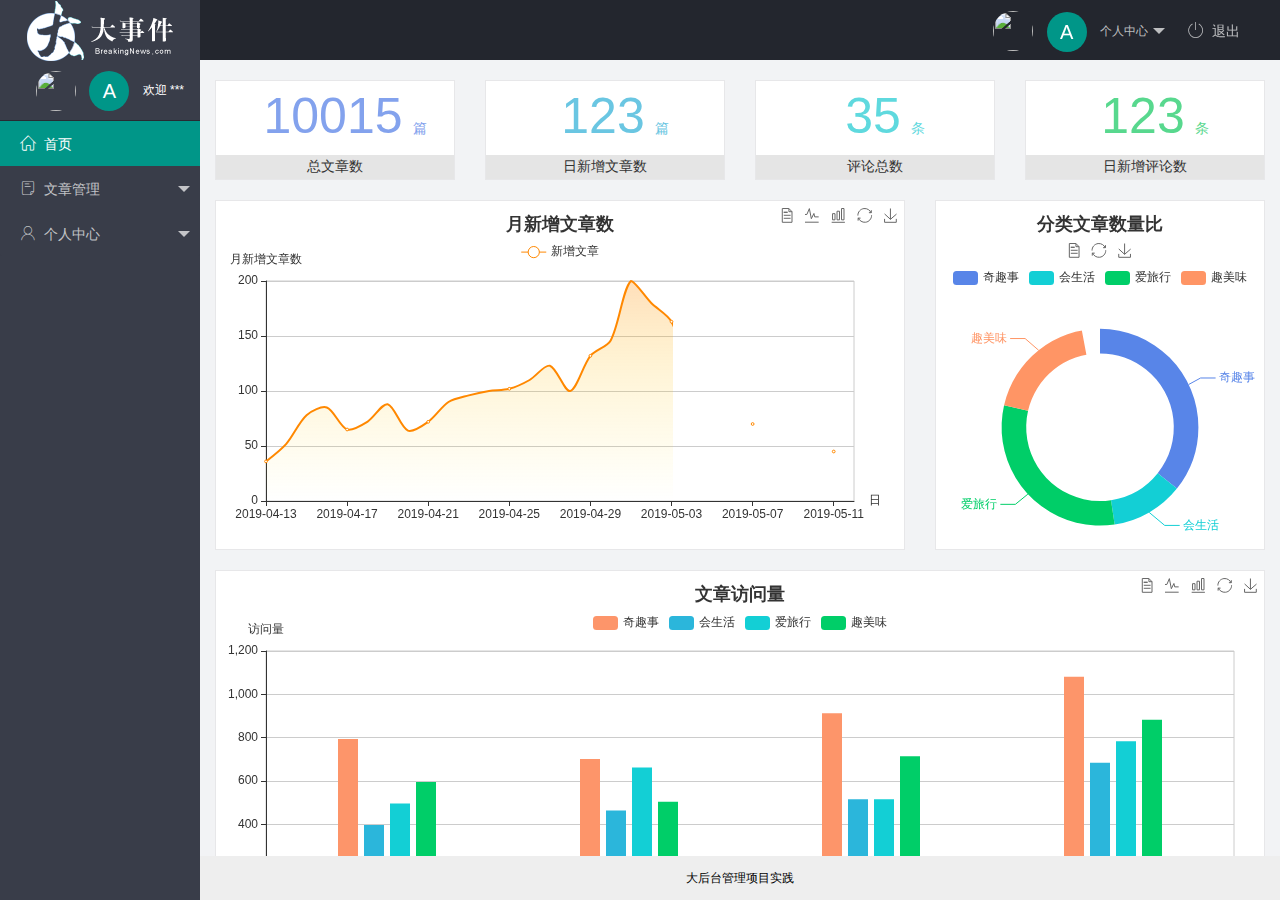
==== commit 1c202b3c: "完成了个人中心功能的开发" ====
--- a/index.html
+++ b/index.html
@@ -27,9 +27,9 @@
                         <span class="text-avatar">A</span> 个人中心
                     </a>
                     <dl class="layui-nav-child">
-                        <dd><a href="">基本资料</a></dd>
-                        <dd><a href="">更换头像</a></dd>
-                        <dd><a href="">重置密码</a></dd>
+                        <dd><a href="/user/user_info.html" target="fm">基本资料</a></dd>
+                        <dd><a href="/user/user_avatar.html" target="fm">更换头像</a></dd>
+                        <dd><a href="/user/user.pwd.html" target="fm">重置密码</a></dd>
                     </dl>
                 </li>
                 <li class="layui-nav-item"><a href="javascript:;" id="btnLogout"><span class="iconfont icon-tuichu"></span>退出</a></li>
@@ -57,9 +57,9 @@
                     <li class="layui-nav-item">
                         <a href="javascript:;"><span class="iconfont icon-user"></span>个人中心</a>
                         <dl class="layui-nav-child">
-                            <dd><a href="javascript:;"><i class="layui-icon layui-icon-app"></i>基本资料</a></dd>
-                            <dd><a href="javascript:;"><i class="layui-icon layui-icon-app"></i>更换头像</a></dd>
-                            <dd><a href="javascript:;"><i class="layui-icon layui-icon-app"></i>重置密码</a></dd>
+                            <dd><a href="/user/user_info.html" target="fm"><i class="layui-icon layui-icon-app"></i>基本资料</a></dd>
+                            <dd><a href="/user/user_avatar.html" target="fm"><i class="layui-icon layui-icon-app"></i>更换头像</a></dd>
+                            <dd><a href="/user/user.pwd.html" target="fm"><i class="layui-icon layui-icon-app"></i>重置密码</a></dd>
                         </dl>
                     </li>
                 </ul>
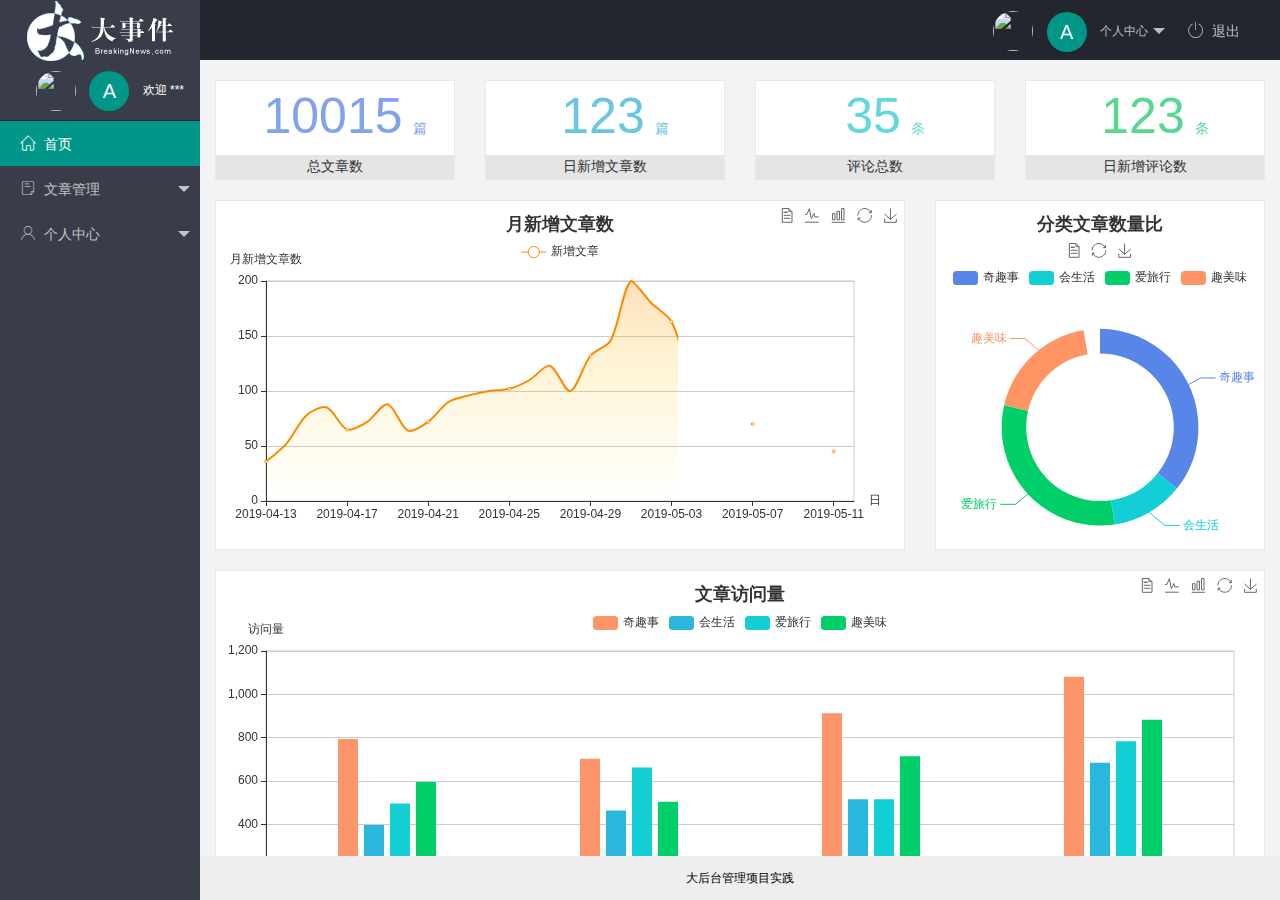
==== commit 4dced0e0: "完成了文章管理功能" ====
--- a/index.html
+++ b/index.html
@@ -49,9 +49,9 @@
                     <li class="layui-nav-item">
                         <a class="" href="javascript:;"><span class="iconfont icon-16"></span>文章管理</a>
                         <dl class="layui-nav-child">
-                            <dd><a href="javascript:;"><i class="layui-icon layui-icon-app"></i> 文章类别</a></dd>
-                            <dd><a href="javascript:;"><i class="layui-icon layui-icon-app"></i>文章列表</a></dd>
-                            <dd><a href="javascript:;"><i class="layui-icon layui-icon-app"></i>发布文章</a></dd>
+                            <dd><a href="/article/art_cate.html" target="fm"><i class="layui-icon layui-icon-app"></i> 文章类别</a></dd>
+                            <dd><a href="/article/art_list.html" target="fm"><i class="layui-icon layui-icon-app"></i>文章列表</a></dd>
+                            <dd><a href="/article/art_pub.html" target="fm"><i class="layui-icon layui-icon-app"></i>发布文章</a></dd>
                         </dl>
                     </li>
                     <li class="layui-nav-item">
